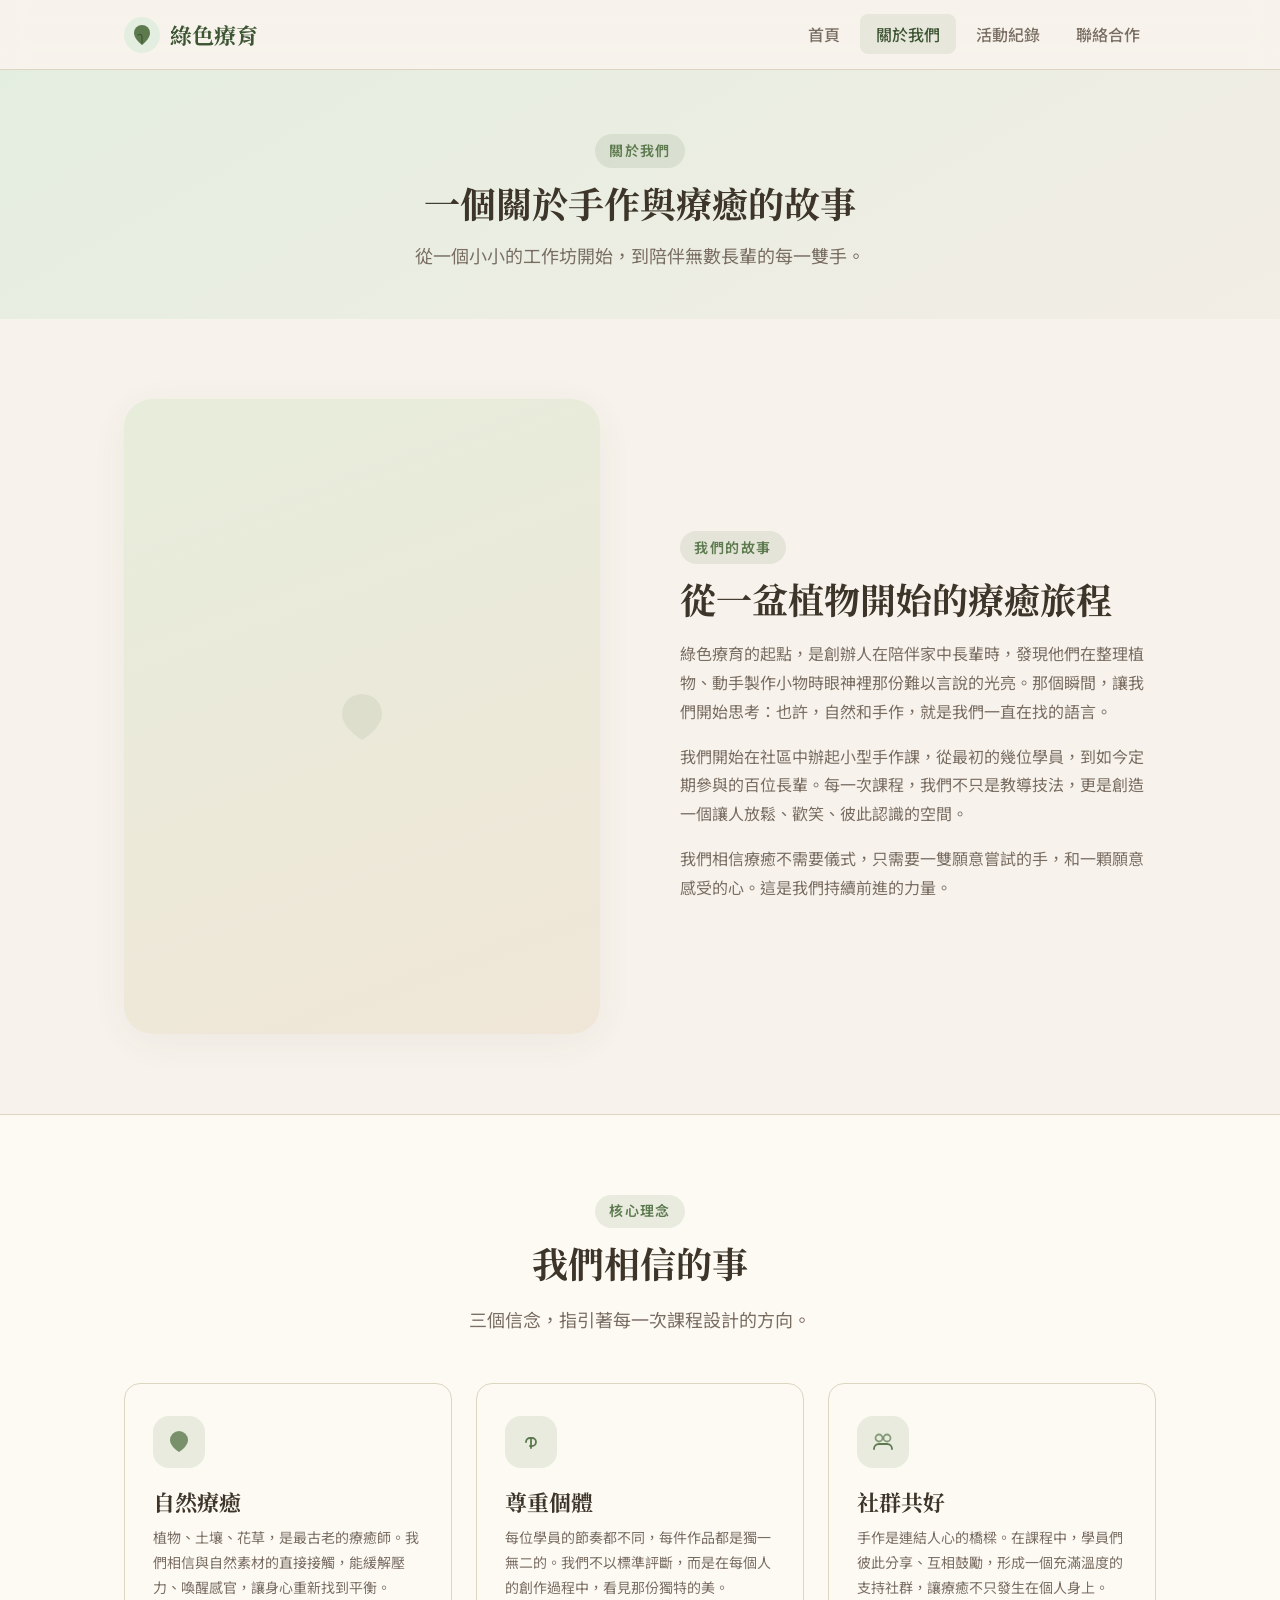
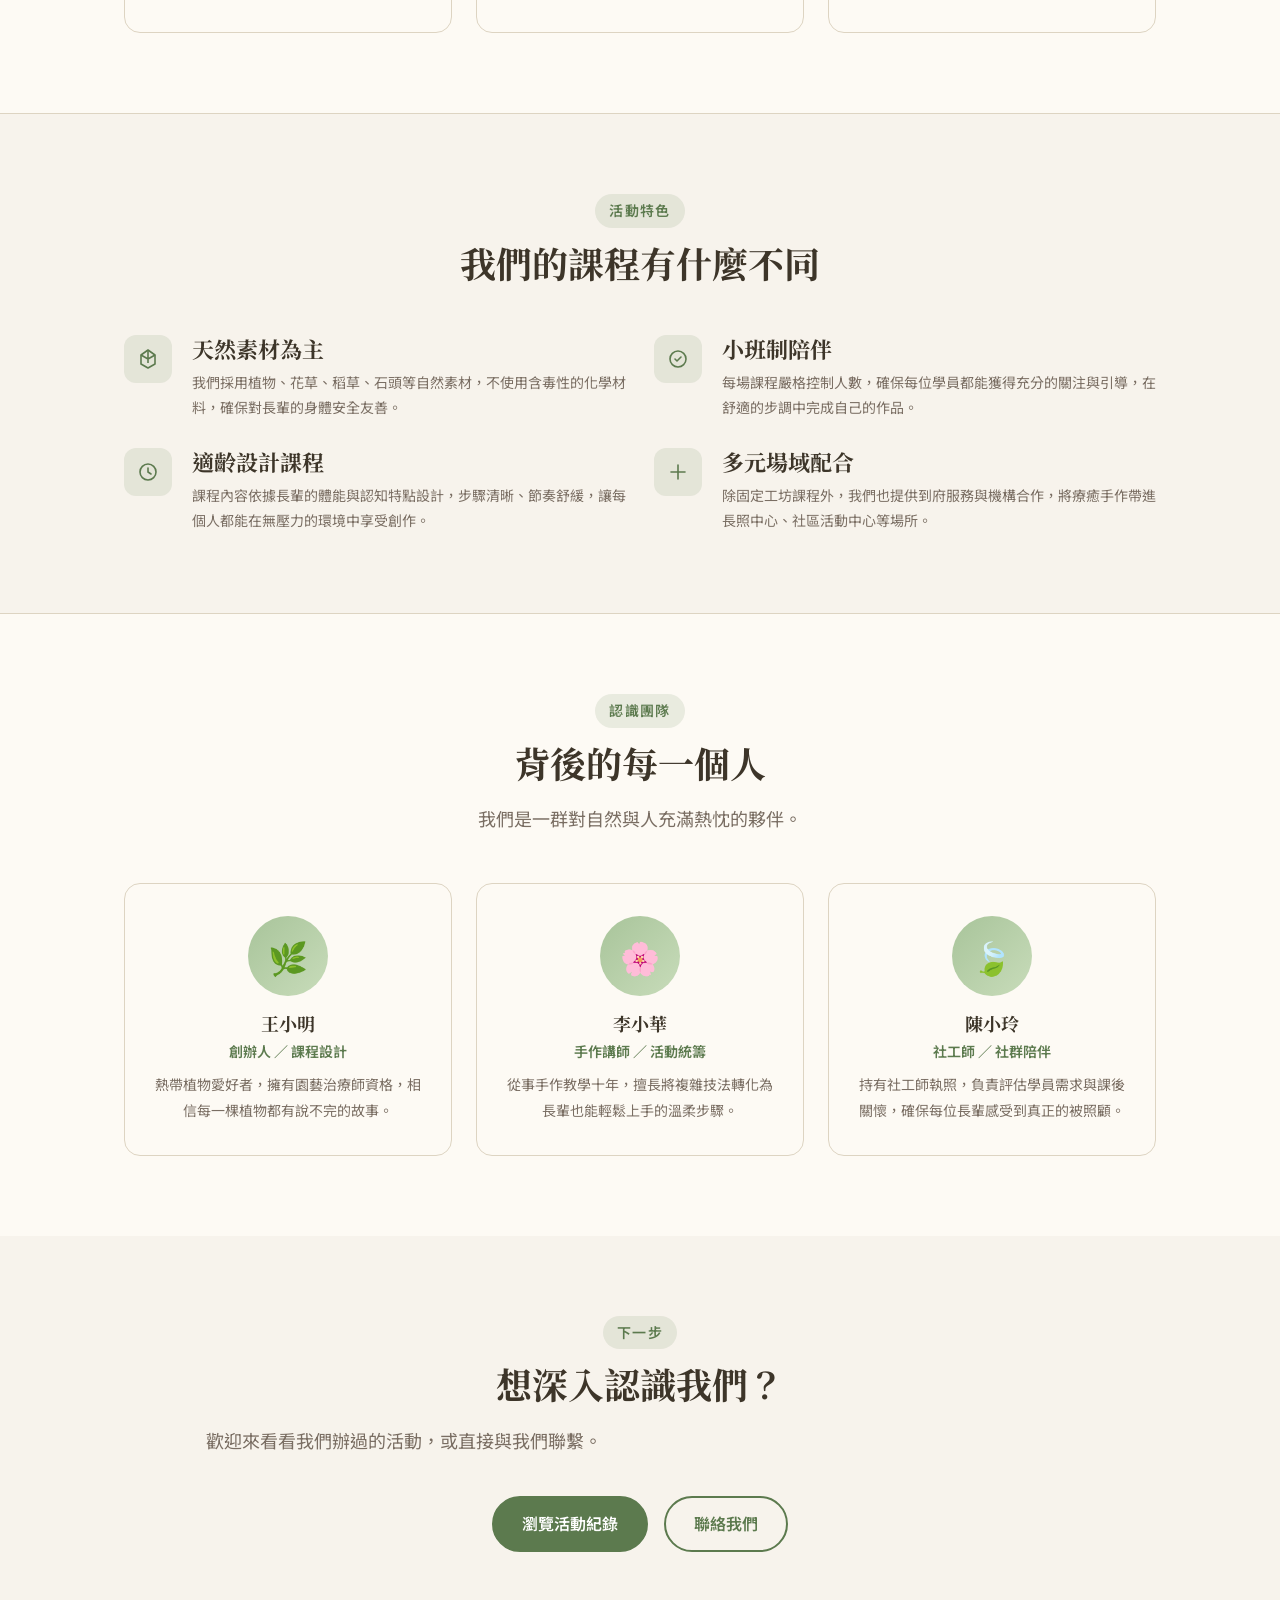
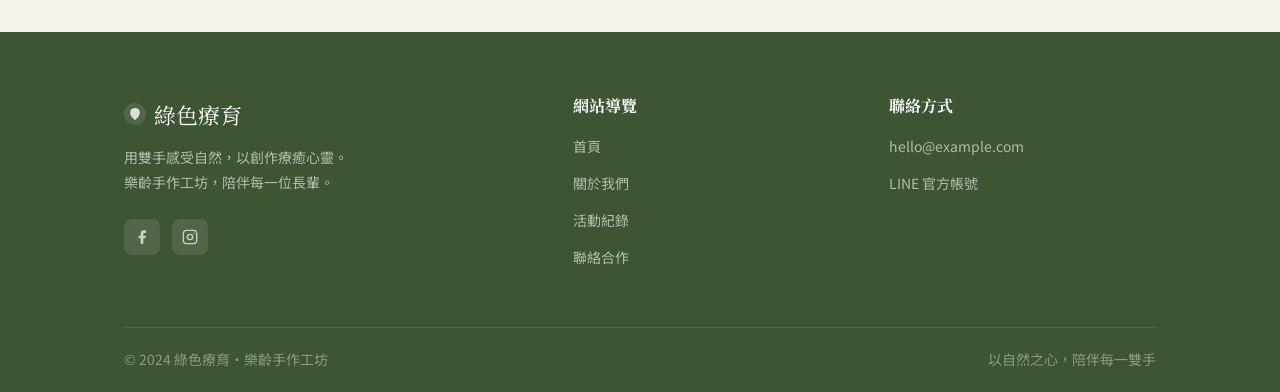
==== about.html @ 56bfa9ad "初始版本：綠色療育形象網站" ====
<!DOCTYPE html>
<html lang="zh-Hant">
<head>
  <meta charset="UTF-8" />
  <meta name="viewport" content="width=device-width, initial-scale=1.0" />
  <title>關於我們 · 綠色療育</title>
  <meta name="description" content="了解綠色療育的故事、核心理念與團隊成員，我們如何以手作連結自然與人。" />
  <link rel="preconnect" href="https://fonts.googleapis.com" />
  <link rel="preconnect" href="https://fonts.gstatic.com" crossorigin />
  <link href="https://fonts.googleapis.com/css2?family=Noto+Sans+TC:wght@400;500;600&family=Noto+Serif+TC:wght@400;700&display=swap" rel="stylesheet" />
  <link rel="stylesheet" href="css/style.css" />
</head>
<body>

  <!-- ====== NAVBAR ====== -->
  <header class="navbar">
    <div class="container">
      <nav class="navbar-inner">
        <a href="index.html" class="navbar-brand">
          <svg class="navbar-brand-icon" viewBox="0 0 36 36" fill="none">
            <circle cx="18" cy="18" r="18" fill="#E4EEE0"/>
            <path d="M18 28C18 28 10 22 10 16a8 8 0 0 1 8-8 8 8 0 0 1 8 8c0 6-8 12-8 12z" fill="#5C7A4E"/>
            <path d="M18 20v6M14 18c2-1 4-1 4 2" stroke="#3E5534" stroke-width="1.2" stroke-linecap="round"/>
          </svg>
          綠色療育
        </a>
        <ul class="navbar-links">
          <li><a href="index.html">首頁</a></li>
          <li><a href="about.html">關於我們</a></li>
          <li><a href="activities.html">活動紀錄</a></li>
          <li><a href="contact.html">聯絡合作</a></li>
        </ul>
        <button class="hamburger" id="hamburger" aria-label="開啟選單" aria-expanded="false">
          <span></span><span></span><span></span>
        </button>
      </nav>
      <nav class="mobile-nav" id="mobileNav">
        <a href="index.html">首頁</a>
        <a href="about.html">關於我們</a>
        <a href="activities.html">活動紀錄</a>
        <a href="contact.html">聯絡合作</a>
      </nav>
    </div>
  </header>

  <main>

    <!-- ====== PAGE HERO ====== -->
    <section class="page-hero">
      <div class="container">
        <span class="section-label">關於我們</span>
        <h1>一個關於手作與療癒的故事</h1>
        <p>從一個小小的工作坊開始，到陪伴無數長輩的每一雙手。</p>
      </div>
    </section>

    <!-- ====== STORY ====== -->
    <section class="section">
      <div class="container">
        <div class="about-story">
          <div class="about-image">
            <!-- 請替換為實際照片 -->
            <!-- <img src="images/about-story.jpg" alt="工坊故事" /> -->
            <svg width="72" height="72" viewBox="0 0 72 72" fill="none">
              <path d="M36 60C36 60 16 48 16 34a20 20 0 0 1 20-20 20 20 0 0 1 20 20c0 14-20 26-20 26z" fill="currentColor" opacity="0.25"/>
            </svg>
          </div>
          <div>
            <span class="section-label">我們的故事</span>
            <h2 class="section-title">從一盆植物開始的療癒旅程</h2>
            <p style="margin-bottom:1rem;">
              綠色療育的起點，是創辦人在陪伴家中長輩時，發現他們在整理植物、動手製作小物時眼神裡那份難以言說的光亮。那個瞬間，讓我們開始思考：也許，自然和手作，就是我們一直在找的語言。
            </p>
            <p style="margin-bottom:1rem;">
              我們開始在社區中辦起小型手作課，從最初的幾位學員，到如今定期參與的百位長輩。每一次課程，我們不只是教導技法，更是創造一個讓人放鬆、歡笑、彼此認識的空間。
            </p>
            <p>
              我們相信療癒不需要儀式，只需要一雙願意嘗試的手，和一顆願意感受的心。這是我們持續前進的力量。
            </p>
          </div>
        </div>
      </div>
    </section>

    <div class="divider"></div>

    <!-- ====== MISSION ====== -->
    <section class="section" style="background-color:var(--clr-surface);">
      <div class="container">
        <div class="text-center" style="margin-bottom:3rem;">
          <span class="section-label">核心理念</span>
          <h2 class="section-title">我們相信的事</h2>
          <p class="section-desc">三個信念，指引著每一次課程設計的方向。</p>
        </div>
        <div class="values-grid">
          <div class="value-card">
            <div class="value-icon">
              <svg width="26" height="26" viewBox="0 0 26 26" fill="none">
                <path d="M13 23C13 23 4 17.5 4 11a9 9 0 0 1 9-9 9 9 0 0 1 9 9c0 6.5-9 12-9 12z" fill="currentColor" opacity="0.8"/>
              </svg>
            </div>
            <h4>自然療癒</h4>
            <p>植物、土壤、花草，是最古老的療癒師。我們相信與自然素材的直接接觸，能緩解壓力、喚醒感官，讓身心重新找到平衡。</p>
          </div>
          <div class="value-card">
            <div class="value-icon">
              <svg width="26" height="26" viewBox="0 0 26 26" fill="none">
                <path d="M8 13c0-2.2 1.8-4 4-4h2a4 4 0 0 1 0 8h-2" stroke="currentColor" stroke-width="1.8" stroke-linecap="round"/>
                <path d="M13 9v10" stroke="currentColor" stroke-width="1.8" stroke-linecap="round"/>
              </svg>
            </div>
            <h4>尊重個體</h4>
            <p>每位學員的節奏都不同，每件作品都是獨一無二的。我們不以標準評斷，而是在每個人的創作過程中，看見那份獨特的美。</p>
          </div>
          <div class="value-card">
            <div class="value-icon">
              <svg width="26" height="26" viewBox="0 0 26 26" fill="none">
                <circle cx="9" cy="9" r="3.5" stroke="currentColor" stroke-width="1.8" opacity="0.7"/>
                <circle cx="17" cy="9" r="3.5" stroke="currentColor" stroke-width="1.8" opacity="0.7"/>
                <path d="M4 20c0-3 2.2-5 5-5h8c2.8 0 5 2 5 5" stroke="currentColor" stroke-width="1.8" stroke-linecap="round"/>
              </svg>
            </div>
            <h4>社群共好</h4>
            <p>手作是連結人心的橋樑。在課程中，學員們彼此分享、互相鼓勵，形成一個充滿溫度的支持社群，讓療癒不只發生在個人身上。</p>
          </div>
        </div>
      </div>
    </section>

    <div class="divider"></div>

    <!-- ====== FEATURES ====== -->
    <section class="section">
      <div class="container">
        <div class="text-center" style="margin-bottom:3rem;">
          <span class="section-label">活動特色</span>
          <h2 class="section-title">我們的課程有什麼不同</h2>
        </div>
        <div class="grid-2">
          <div style="display:flex; gap:1.25rem; align-items:flex-start;">
            <div style="width:48px; height:48px; background:rgba(92,122,78,0.12); border-radius:12px; display:flex; align-items:center; justify-content:center; flex-shrink:0; color:var(--clr-primary);">
              <svg width="22" height="22" viewBox="0 0 22 22" fill="none"><path d="M11 2L4 7v9l7 4 7-4V7L11 2z" stroke="currentColor" stroke-width="1.6" stroke-linejoin="round"/><path d="M11 2v13M4 7l7 4 7-4" stroke="currentColor" stroke-width="1.6" stroke-linejoin="round"/></svg>
            </div>
            <div>
              <h4 style="margin-bottom:0.4rem;">天然素材為主</h4>
              <p style="font-size:var(--fs-sm);">我們採用植物、花草、稻草、石頭等自然素材，不使用含毒性的化學材料，確保對長輩的身體安全友善。</p>
            </div>
          </div>
          <div style="display:flex; gap:1.25rem; align-items:flex-start;">
            <div style="width:48px; height:48px; background:rgba(92,122,78,0.12); border-radius:12px; display:flex; align-items:center; justify-content:center; flex-shrink:0; color:var(--clr-primary);">
              <svg width="22" height="22" viewBox="0 0 22 22" fill="none"><circle cx="11" cy="11" r="8" stroke="currentColor" stroke-width="1.6"/><path d="M8 11l2 2 4-4" stroke="currentColor" stroke-width="1.6" stroke-linecap="round" stroke-linejoin="round"/></svg>
            </div>
            <div>
              <h4 style="margin-bottom:0.4rem;">小班制陪伴</h4>
              <p style="font-size:var(--fs-sm);">每場課程嚴格控制人數，確保每位學員都能獲得充分的關注與引導，在舒適的步調中完成自己的作品。</p>
            </div>
          </div>
          <div style="display:flex; gap:1.25rem; align-items:flex-start;">
            <div style="width:48px; height:48px; background:rgba(92,122,78,0.12); border-radius:12px; display:flex; align-items:center; justify-content:center; flex-shrink:0; color:var(--clr-primary);">
              <svg width="22" height="22" viewBox="0 0 22 22" fill="none"><path d="M11 3a8 8 0 1 0 0 16A8 8 0 0 0 11 3z" stroke="currentColor" stroke-width="1.6"/><path d="M11 7v4l3 2" stroke="currentColor" stroke-width="1.6" stroke-linecap="round"/></svg>
            </div>
            <div>
              <h4 style="margin-bottom:0.4rem;">適齡設計課程</h4>
              <p style="font-size:var(--fs-sm);">課程內容依據長輩的體能與認知特點設計，步驟清晰、節奏舒緩，讓每個人都能在無壓力的環境中享受創作。</p>
            </div>
          </div>
          <div style="display:flex; gap:1.25rem; align-items:flex-start;">
            <div style="width:48px; height:48px; background:rgba(92,122,78,0.12); border-radius:12px; display:flex; align-items:center; justify-content:center; flex-shrink:0; color:var(--clr-primary);">
              <svg width="22" height="22" viewBox="0 0 22 22" fill="none"><path d="M4 11h14M11 4v14" stroke="currentColor" stroke-width="1.6" stroke-linecap="round"/></svg>
            </div>
            <div>
              <h4 style="margin-bottom:0.4rem;">多元場域配合</h4>
              <p style="font-size:var(--fs-sm);">除固定工坊課程外，我們也提供到府服務與機構合作，將療癒手作帶進長照中心、社區活動中心等場所。</p>
            </div>
          </div>
        </div>
      </div>
    </section>

    <div class="divider"></div>

    <!-- ====== TEAM ====== -->
    <section class="section" style="background-color:var(--clr-surface);">
      <div class="container">
        <div class="text-center" style="margin-bottom:3rem;">
          <span class="section-label">認識團隊</span>
          <h2 class="section-title">背後的每一個人</h2>
          <p class="section-desc">我們是一群對自然與人充滿熱忱的夥伴。</p>
        </div>
        <div class="team-grid">

          <div class="team-card">
            <div class="team-avatar">
              <!-- <img src="images/team-01.jpg" alt="創辦人" /> -->
              🌿
            </div>
            <h4>王小明</h4>
            <p class="role">創辦人 ／ 課程設計</p>
            <p>熱帶植物愛好者，擁有園藝治療師資格，相信每一棵植物都有說不完的故事。</p>
          </div>

          <div class="team-card">
            <div class="team-avatar">
              <!-- <img src="images/team-02.jpg" alt="手作講師" /> -->
              🌸
            </div>
            <h4>李小華</h4>
            <p class="role">手作講師 ／ 活動統籌</p>
            <p>從事手作教學十年，擅長將複雜技法轉化為長輩也能輕鬆上手的溫柔步驟。</p>
          </div>

          <div class="team-card">
            <div class="team-avatar">
              <!-- <img src="images/team-03.jpg" alt="社工師" /> -->
              🍃
            </div>
            <h4>陳小玲</h4>
            <p class="role">社工師 ／ 社群陪伴</p>
            <p>持有社工師執照，負責評估學員需求與課後關懷，確保每位長輩感受到真正的被照顧。</p>
          </div>

        </div>
      </div>
    </section>

    <!-- ====== CTA ====== -->
    <section class="section" style="text-align:center;">
      <div class="container">
        <span class="section-label">下一步</span>
        <h2 class="section-title">想深入認識我們？</h2>
        <p class="section-desc">歡迎來看看我們辦過的活動，或直接與我們聯繫。</p>
        <div style="display:flex; gap:1rem; justify-content:center; flex-wrap:wrap;">
          <a href="activities.html" class="btn btn-primary">瀏覽活動紀錄</a>
          <a href="contact.html" class="btn btn-outline">聯絡我們</a>
        </div>
      </div>
    </section>

  </main>

  <!-- ====== FOOTER ====== -->
  <footer>
    <div class="container">
      <div class="footer-main">
        <div>
          <div class="footer-brand-name">
            <svg width="22" height="22" viewBox="0 0 36 36" fill="none">
              <circle cx="18" cy="18" r="18" fill="rgba(255,255,255,0.1)"/>
              <path d="M18 28C18 28 10 22 10 16a8 8 0 0 1 8-8 8 8 0 0 1 8 8c0 6-8 12-8 12z" fill="rgba(255,255,255,0.8)"/>
            </svg>
            綠色療育
          </div>
          <p class="footer-desc">用雙手感受自然，以創作療癒心靈。<br>樂齡手作工坊，陪伴每一位長輩。</p>
          <div class="footer-social">
            <a href="#" aria-label="Facebook">
              <svg width="16" height="16" viewBox="0 0 24 24" fill="currentColor"><path d="M18 2h-3a5 5 0 0 0-5 5v3H7v4h3v8h4v-8h3l1-4h-4V7a1 1 0 0 1 1-1h3z"/></svg>
            </a>
            <a href="#" aria-label="Instagram">
              <svg width="16" height="16" viewBox="0 0 24 24" fill="none" stroke="currentColor" stroke-width="2"><rect x="2" y="2" width="20" height="20" rx="5"/><circle cx="12" cy="12" r="4"/><circle cx="17.5" cy="6.5" r="1" fill="currentColor" stroke="none"/></svg>
            </a>
          </div>
        </div>
        <div class="footer-col">
          <h4>網站導覽</h4>
          <ul>
            <li><a href="index.html">首頁</a></li>
            <li><a href="about.html">關於我們</a></li>
            <li><a href="activities.html">活動紀錄</a></li>
            <li><a href="contact.html">聯絡合作</a></li>
          </ul>
        </div>
        <div class="footer-col">
          <h4>聯絡方式</h4>
          <ul>
            <li><a href="mailto:hello@example.com">hello@example.com</a></li>
            <li><a href="#">LINE 官方帳號</a></li>
          </ul>
        </div>
      </div>
      <div class="footer-bottom">
        <span>© 2024 綠色療育・樂齡手作工坊</span>
        <span>以自然之心，陪伴每一雙手</span>
      </div>
    </div>
  </footer>

  <script src="js/main.js"></script>
</body>
</html>
---- css/style.css ----
/* ============================================
   綠色療育 · 樂齡手作工坊
   主樣式表
   ============================================ */

/* --- CSS Variables --- */
:root {
  --clr-bg:         #F7F3EC;
  --clr-surface:    #FDFAF4;
  --clr-primary:    #5C7A4E;
  --clr-primary-dk: #3E5534;
  --clr-primary-lt: #A8C49A;
  --clr-accent:     #C4956A;
  --clr-accent-lt:  #F0E0CC;
  --clr-text:       #3D3529;
  --clr-muted:      #7A6E63;
  --clr-border:     #DDD4C2;
  --clr-white:      #FFFFFF;

  --ff-heading: 'Noto Serif TC', 'Georgia', serif;
  --ff-body:    'Noto Sans TC', 'Arial', sans-serif;

  --fs-xs:   0.75rem;
  --fs-sm:   0.875rem;
  --fs-base: 1rem;
  --fs-lg:   1.125rem;
  --fs-xl:   1.375rem;
  --fs-2xl:  1.75rem;
  --fs-3xl:  2.25rem;
  --fs-4xl:  3rem;

  --radius-sm: 8px;
  --radius:    16px;
  --radius-lg: 28px;

  --shadow-sm: 0 1px 6px rgba(61,53,41,0.07);
  --shadow:    0 4px 20px rgba(61,53,41,0.10);
  --shadow-lg: 0 8px 40px rgba(61,53,41,0.13);

  --transition: 0.25s ease;
  --max-width: 1080px;
}

/* --- Reset & Base --- */
*, *::before, *::after {
  box-sizing: border-box;
  margin: 0;
  padding: 0;
}

html {
  scroll-behavior: smooth;
  font-size: 16px;
}

body {
  font-family: var(--ff-body);
  background-color: var(--clr-bg);
  color: var(--clr-text);
  line-height: 1.7;
  min-height: 100vh;
  display: flex;
  flex-direction: column;
}

img {
  display: block;
  max-width: 100%;
  height: auto;
}

a {
  color: inherit;
  text-decoration: none;
}

ul {
  list-style: none;
}

/* --- Typography --- */
h1, h2, h3, h4 {
  font-family: var(--ff-heading);
  font-weight: 700;
  line-height: 1.3;
  color: var(--clr-text);
}

h1 { font-size: var(--fs-4xl); }
h2 { font-size: var(--fs-3xl); }
h3 { font-size: var(--fs-2xl); }
h4 { font-size: var(--fs-xl); }

p {
  color: var(--clr-muted);
  line-height: 1.8;
}

/* --- Layout --- */
.container {
  width: 100%;
  max-width: var(--max-width);
  margin: 0 auto;
  padding: 0 1.5rem;
}

.section {
  padding: 5rem 0;
}

.section-sm {
  padding: 3rem 0;
}

/* --- Buttons --- */
.btn {
  display: inline-block;
  padding: 0.75rem 1.75rem;
  border-radius: 50px;
  font-family: var(--ff-body);
  font-size: var(--fs-base);
  font-weight: 600;
  cursor: pointer;
  transition: var(--transition);
  border: 2px solid transparent;
}

.btn-primary {
  background-color: var(--clr-primary);
  color: var(--clr-white);
  border-color: var(--clr-primary);
}

.btn-primary:hover {
  background-color: var(--clr-primary-dk);
  border-color: var(--clr-primary-dk);
  transform: translateY(-2px);
  box-shadow: var(--shadow);
}

.btn-outline {
  background-color: transparent;
  color: var(--clr-primary);
  border-color: var(--clr-primary);
}

.btn-outline:hover {
  background-color: var(--clr-primary);
  color: var(--clr-white);
  transform: translateY(-2px);
}

/* --- Section Labels --- */
.section-label {
  display: inline-block;
  font-size: var(--fs-sm);
  font-weight: 600;
  color: var(--clr-primary);
  letter-spacing: 0.1em;
  text-transform: uppercase;
  margin-bottom: 0.75rem;
  padding: 0.3rem 0.9rem;
  background-color: rgba(92,122,78,0.12);
  border-radius: 50px;
}

.section-title {
  font-size: var(--fs-3xl);
  color: var(--clr-text);
  margin-bottom: 1rem;
}

.section-desc {
  font-size: var(--fs-lg);
  color: var(--clr-muted);
  max-width: 560px;
  margin-bottom: 2.5rem;
}

.text-center { text-align: center; }
.text-center .section-desc { margin-left: auto; margin-right: auto; }

/* ============================================
   NAVIGATION
   ============================================ */
.navbar {
  position: sticky;
  top: 0;
  z-index: 100;
  background-color: rgba(247,243,236,0.92);
  backdrop-filter: blur(12px);
  -webkit-backdrop-filter: blur(12px);
  border-bottom: 1px solid var(--clr-border);
  padding: 1rem 0;
}

.navbar-inner {
  display: flex;
  align-items: center;
  justify-content: space-between;
}

.navbar-brand {
  display: flex;
  align-items: center;
  gap: 0.6rem;
  font-family: var(--ff-heading);
  font-size: var(--fs-xl);
  font-weight: 700;
  color: var(--clr-primary-dk);
  transition: var(--transition);
}

.navbar-brand:hover {
  color: var(--clr-primary);
}

.navbar-brand-icon {
  width: 36px;
  height: 36px;
}

.navbar-links {
  display: flex;
  gap: 0.25rem;
  align-items: center;
}

.navbar-links a {
  font-size: var(--fs-base);
  color: var(--clr-muted);
  padding: 0.5rem 1rem;
  border-radius: var(--radius-sm);
  transition: var(--transition);
  font-weight: 500;
}

.navbar-links a:hover,
.navbar-links a.active {
  color: var(--clr-primary-dk);
  background-color: rgba(92,122,78,0.1);
}

/* Hamburger */
.hamburger {
  display: none;
  flex-direction: column;
  gap: 5px;
  cursor: pointer;
  padding: 0.5rem;
  border: none;
  background: none;
}

.hamburger span {
  display: block;
  width: 24px;
  height: 2px;
  background-color: var(--clr-text);
  border-radius: 2px;
  transition: var(--transition);
}

/* Mobile nav */
.mobile-nav {
  display: none;
  flex-direction: column;
  padding: 1rem 0;
  border-top: 1px solid var(--clr-border);
  margin-top: 1rem;
}

.mobile-nav.open {
  display: flex;
}

.mobile-nav a {
  padding: 0.75rem 0;
  font-size: var(--fs-lg);
  color: var(--clr-muted);
  border-bottom: 1px solid var(--clr-border);
  transition: var(--transition);
}

.mobile-nav a:hover,
.mobile-nav a.active {
  color: var(--clr-primary);
}

/* ============================================
   HERO
   ============================================ */
.hero {
  background: linear-gradient(150deg, #E4EEE0 0%, #F2EDE5 45%, #EDE7DA 100%);
  padding: 6rem 0 5rem;
  position: relative;
  overflow: hidden;
}

.hero::before {
  content: '';
  position: absolute;
  top: -60px;
  right: -60px;
  width: 360px;
  height: 360px;
  background: radial-gradient(circle, rgba(92,122,78,0.12) 0%, transparent 70%);
  border-radius: 50%;
  pointer-events: none;
}

.hero::after {
  content: '';
  position: absolute;
  bottom: -80px;
  left: -40px;
  width: 280px;
  height: 280px;
  background: radial-gradient(circle, rgba(196,149,106,0.10) 0%, transparent 70%);
  border-radius: 50%;
  pointer-events: none;
}

.hero-inner {
  position: relative;
  z-index: 1;
  display: grid;
  grid-template-columns: 1fr 1fr;
  gap: 4rem;
  align-items: center;
}

.hero-eyebrow {
  display: inline-block;
  font-size: var(--fs-sm);
  font-weight: 600;
  color: var(--clr-primary);
  letter-spacing: 0.12em;
  margin-bottom: 1rem;
  padding: 0.35rem 1rem;
  background-color: rgba(92,122,78,0.12);
  border-radius: 50px;
}

.hero h1 {
  font-size: clamp(2rem, 5vw, 3rem);
  color: var(--clr-text);
  margin-bottom: 1.25rem;
  line-height: 1.25;
}

.hero h1 em {
  font-style: normal;
  color: var(--clr-primary);
}

.hero-desc {
  font-size: var(--fs-lg);
  color: var(--clr-muted);
  margin-bottom: 2rem;
  max-width: 460px;
}

.hero-actions {
  display: flex;
  gap: 1rem;
  flex-wrap: wrap;
}

/* Hero visual */
.hero-visual {
  display: flex;
  justify-content: center;
  align-items: center;
}

.hero-illustration {
  width: 100%;
  max-width: 400px;
  aspect-ratio: 1;
  background: linear-gradient(135deg, #D4E6C8 0%, #E8F0E0 50%, #C8DCBA 100%);
  border-radius: var(--radius-lg);
  display: flex;
  align-items: center;
  justify-content: center;
  box-shadow: var(--shadow-lg);
  overflow: hidden;
  position: relative;
}

.hero-illustration img {
  width: 100%;
  height: 100%;
  object-fit: cover;
}

.hero-illustration-placeholder {
  text-align: center;
  color: var(--clr-primary);
  opacity: 0.5;
}

.hero-illustration-placeholder svg {
  width: 80px;
  height: 80px;
  margin-bottom: 0.5rem;
}

.hero-illustration-placeholder p {
  font-size: var(--fs-sm);
  color: var(--clr-primary);
}

/* ============================================
   PAGE HERO (inner pages)
   ============================================ */
.page-hero {
  background: linear-gradient(150deg, #E4EEE0 0%, #F2EDE5 100%);
  padding: 4rem 0 3rem;
  text-align: center;
}

.page-hero h1 {
  font-size: var(--fs-3xl);
  margin-bottom: 0.75rem;
}

.page-hero p {
  font-size: var(--fs-lg);
  max-width: 500px;
  margin: 0 auto;
}

/* ============================================
   CARDS
   ============================================ */
.card {
  background-color: var(--clr-surface);
  border-radius: var(--radius);
  overflow: hidden;
  box-shadow: var(--shadow-sm);
  transition: var(--transition);
  border: 1px solid var(--clr-border);
}

.card:hover {
  transform: translateY(-4px);
  box-shadow: var(--shadow);
}

.card-image {
  width: 100%;
  aspect-ratio: 4/3;
  background: linear-gradient(135deg, #C8DCBA 0%, #D4E6C8 100%);
  overflow: hidden;
  position: relative;
}

.card-image img {
  width: 100%;
  height: 100%;
  object-fit: cover;
}

.card-image-placeholder {
  width: 100%;
  height: 100%;
  display: flex;
  align-items: center;
  justify-content: center;
  color: var(--clr-primary);
  opacity: 0.4;
}

.card-body {
  padding: 1.5rem;
}

.card-meta {
  display: flex;
  align-items: center;
  gap: 0.75rem;
  margin-bottom: 0.75rem;
  flex-wrap: wrap;
}

.card-date {
  font-size: var(--fs-sm);
  color: var(--clr-muted);
  display: flex;
  align-items: center;
  gap: 0.3rem;
}

.card-tag {
  font-size: var(--fs-xs);
  font-weight: 600;
  color: var(--clr-primary);
  background-color: rgba(92,122,78,0.12);
  padding: 0.2rem 0.6rem;
  border-radius: 50px;
}

.card h3 {
  font-size: var(--fs-xl);
  margin-bottom: 0.5rem;
  color: var(--clr-text);
}

.card p {
  font-size: var(--fs-sm);
  color: var(--clr-muted);
  margin-bottom: 1.25rem;
  display: -webkit-box;
  -webkit-line-clamp: 3;
  -webkit-box-orient: vertical;
  overflow: hidden;
}

.card-link {
  font-size: var(--fs-sm);
  font-weight: 600;
  color: var(--clr-primary);
  display: inline-flex;
  align-items: center;
  gap: 0.3rem;
  transition: var(--transition);
}

.card-link:hover {
  color: var(--clr-primary-dk);
  gap: 0.5rem;
}

/* --- Grid layouts --- */
.grid-3 {
  display: grid;
  grid-template-columns: repeat(3, 1fr);
  gap: 1.75rem;
}

.grid-2 {
  display: grid;
  grid-template-columns: repeat(2, 1fr);
  gap: 1.75rem;
}

/* ============================================
   HOME - INTRO SECTION
   ============================================ */
.intro-section {
  background-color: var(--clr-surface);
}

.intro-inner {
  display: grid;
  grid-template-columns: 1fr 1fr;
  gap: 5rem;
  align-items: center;
}

.intro-image {
  aspect-ratio: 4/3;
  background: linear-gradient(135deg, #D4E6C8 0%, #E8F0E0 100%);
  border-radius: var(--radius-lg);
  box-shadow: var(--shadow);
  overflow: hidden;
  display: flex;
  align-items: center;
  justify-content: center;
  color: var(--clr-primary);
  opacity: 0.5;
}

.intro-content .section-desc {
  max-width: 100%;
}

.intro-stats {
  display: flex;
  gap: 2rem;
  margin-top: 2rem;
  padding-top: 2rem;
  border-top: 1px solid var(--clr-border);
}

.stat-item {
  text-align: center;
}

.stat-number {
  font-family: var(--ff-heading);
  font-size: var(--fs-3xl);
  font-weight: 700;
  color: var(--clr-primary);
  line-height: 1;
  margin-bottom: 0.25rem;
}

.stat-label {
  font-size: var(--fs-sm);
  color: var(--clr-muted);
}

/* ============================================
   HOME - VALUES
   ============================================ */
.values-section {
  background-color: var(--clr-bg);
}

.values-grid {
  display: grid;
  grid-template-columns: repeat(3, 1fr);
  gap: 1.5rem;
  margin-top: 3rem;
}

.value-card {
  background-color: var(--clr-surface);
  border-radius: var(--radius);
  padding: 2rem 1.75rem;
  border: 1px solid var(--clr-border);
  transition: var(--transition);
}

.value-card:hover {
  box-shadow: var(--shadow);
  transform: translateY(-3px);
}

.value-icon {
  width: 52px;
  height: 52px;
  background-color: rgba(92,122,78,0.12);
  border-radius: var(--radius);
  display: flex;
  align-items: center;
  justify-content: center;
  margin-bottom: 1.25rem;
  color: var(--clr-primary);
}

.value-card h4 {
  font-size: var(--fs-xl);
  margin-bottom: 0.5rem;
}

.value-card p {
  font-size: var(--fs-sm);
}

/* ============================================
   ABOUT PAGE
   ============================================ */
.about-story {
  display: grid;
  grid-template-columns: 1fr 1fr;
  gap: 5rem;
  align-items: center;
}

.about-image {
  aspect-ratio: 3/4;
  background: linear-gradient(160deg, #D4E6C8, #E8D8C0);
  border-radius: var(--radius-lg);
  box-shadow: var(--shadow-lg);
  overflow: hidden;
  display: flex;
  align-items: center;
  justify-content: center;
  color: var(--clr-primary);
  opacity: 0.45;
}

.team-grid {
  display: grid;
  grid-template-columns: repeat(3, 1fr);
  gap: 1.5rem;
  margin-top: 3rem;
}

.team-card {
  text-align: center;
  background-color: var(--clr-surface);
  border-radius: var(--radius);
  padding: 2rem 1.5rem;
  border: 1px solid var(--clr-border);
}

.team-avatar {
  width: 80px;
  height: 80px;
  border-radius: 50%;
  background: linear-gradient(135deg, #A8C49A, #C8DCBA);
  margin: 0 auto 1rem;
  display: flex;
  align-items: center;
  justify-content: center;
  font-size: 2rem;
  overflow: hidden;
}

.team-avatar img {
  width: 100%;
  height: 100%;
  object-fit: cover;
}

.team-card h4 {
  font-size: var(--fs-lg);
  margin-bottom: 0.25rem;
}

.team-card .role {
  font-size: var(--fs-sm);
  color: var(--clr-primary);
  font-weight: 600;
  margin-bottom: 0.5rem;
}

.team-card p {
  font-size: var(--fs-sm);
}

/* ============================================
   ACTIVITIES PAGE
   ============================================ */
.activities-filter {
  display: flex;
  gap: 0.75rem;
  flex-wrap: wrap;
  margin-bottom: 2.5rem;
}

.filter-btn {
  padding: 0.4rem 1.1rem;
  border-radius: 50px;
  font-size: var(--fs-sm);
  font-weight: 600;
  border: 1.5px solid var(--clr-border);
  background: transparent;
  color: var(--clr-muted);
  cursor: pointer;
  transition: var(--transition);
  font-family: var(--ff-body);
}

.filter-btn:hover,
.filter-btn.active {
  border-color: var(--clr-primary);
  color: var(--clr-primary);
  background-color: rgba(92,122,78,0.08);
}

/* ============================================
   CONTACT PAGE
   ============================================ */
.contact-layout {
  display: grid;
  grid-template-columns: 1fr 1.5fr;
  gap: 4rem;
  align-items: start;
}

.contact-info h3 {
  font-size: var(--fs-2xl);
  margin-bottom: 1rem;
}

.contact-info > p {
  margin-bottom: 2rem;
}

.contact-item {
  display: flex;
  gap: 1rem;
  align-items: flex-start;
  margin-bottom: 1.5rem;
}

.contact-item-icon {
  width: 44px;
  height: 44px;
  background-color: rgba(92,122,78,0.12);
  border-radius: var(--radius-sm);
  display: flex;
  align-items: center;
  justify-content: center;
  color: var(--clr-primary);
  flex-shrink: 0;
}

.contact-item-body h4 {
  font-size: var(--fs-base);
  margin-bottom: 0.2rem;
}

.contact-item-body p {
  font-size: var(--fs-sm);
}

/* Form */
.form-card {
  background-color: var(--clr-surface);
  border-radius: var(--radius-lg);
  padding: 2.5rem;
  border: 1px solid var(--clr-border);
  box-shadow: var(--shadow);
}

.form-group {
  margin-bottom: 1.25rem;
}

.form-group label {
  display: block;
  font-size: var(--fs-sm);
  font-weight: 600;
  color: var(--clr-text);
  margin-bottom: 0.4rem;
}

.form-control {
  width: 100%;
  padding: 0.75rem 1rem;
  border: 1.5px solid var(--clr-border);
  border-radius: var(--radius-sm);
  background-color: var(--clr-bg);
  color: var(--clr-text);
  font-size: var(--fs-base);
  font-family: var(--ff-body);
  transition: var(--transition);
  outline: none;
}

.form-control:focus {
  border-color: var(--clr-primary);
  background-color: var(--clr-white);
  box-shadow: 0 0 0 3px rgba(92,122,78,0.12);
}

.form-control::placeholder {
  color: var(--clr-border);
}

textarea.form-control {
  min-height: 140px;
  resize: vertical;
}

select.form-control {
  appearance: none;
  background-image: url("data:image/svg+xml,%3Csvg xmlns='http://www.w3.org/2000/svg' width='12' height='8' viewBox='0 0 12 8'%3E%3Cpath d='M1 1l5 5 5-5' stroke='%237A6E63' stroke-width='1.5' fill='none' stroke-linecap='round'/%3E%3C/svg%3E");
  background-repeat: no-repeat;
  background-position: right 1rem center;
  padding-right: 2.5rem;
}

.form-row {
  display: grid;
  grid-template-columns: 1fr 1fr;
  gap: 1rem;
}

/* ============================================
   FOOTER
   ============================================ */
footer {
  background-color: var(--clr-primary-dk);
  color: rgba(255,255,255,0.85);
  margin-top: auto;
}

.footer-main {
  padding: 4rem 0 3rem;
  display: grid;
  grid-template-columns: 1.5fr 1fr 1fr;
  gap: 3rem;
}

.footer-brand-name {
  font-family: var(--ff-heading);
  font-size: var(--fs-xl);
  color: var(--clr-white);
  margin-bottom: 0.75rem;
  display: flex;
  align-items: center;
  gap: 0.5rem;
}

.footer-desc {
  font-size: var(--fs-sm);
  color: rgba(255,255,255,0.6);
  line-height: 1.8;
  margin-bottom: 1.5rem;
}

.footer-social {
  display: flex;
  gap: 0.75rem;
}

.footer-social a {
  width: 36px;
  height: 36px;
  border-radius: var(--radius-sm);
  background-color: rgba(255,255,255,0.1);
  display: flex;
  align-items: center;
  justify-content: center;
  color: rgba(255,255,255,0.7);
  transition: var(--transition);
}

.footer-social a:hover {
  background-color: rgba(255,255,255,0.2);
  color: var(--clr-white);
}

.footer-col h4 {
  font-size: var(--fs-base);
  color: var(--clr-white);
  margin-bottom: 1rem;
}

.footer-col ul li {
  margin-bottom: 0.6rem;
}

.footer-col ul li a {
  font-size: var(--fs-sm);
  color: rgba(255,255,255,0.6);
  transition: var(--transition);
}

.footer-col ul li a:hover {
  color: var(--clr-white);
}

.footer-bottom {
  border-top: 1px solid rgba(255,255,255,0.1);
  padding: 1.25rem 0;
  display: flex;
  justify-content: space-between;
  align-items: center;
  font-size: var(--fs-sm);
  color: rgba(255,255,255,0.4);
}

/* ============================================
   DIVIDER
   ============================================ */
.divider {
  height: 1px;
  background-color: var(--clr-border);
  margin: 0;
}

/* ============================================
   SCROLL ANIMATIONS
   ============================================ */
.fade-in {
  opacity: 0;
  transform: translateY(20px);
  transition: opacity 0.5s ease, transform 0.5s ease;
}

.fade-in.visible {
  opacity: 1;
  transform: translateY(0);
}

/* ============================================
   RESPONSIVE
   ============================================ */
@media (max-width: 900px) {
  h1 { font-size: var(--fs-3xl); }
  h2 { font-size: var(--fs-2xl); }

  .hero-inner {
    grid-template-columns: 1fr;
    gap: 2.5rem;
  }

  .hero-visual {
    order: -1;
  }

  .hero-illustration {
    max-width: 280px;
  }

  .intro-inner,
  .about-story,
  .contact-layout {
    grid-template-columns: 1fr;
    gap: 2.5rem;
  }

  .grid-3 {
    grid-template-columns: repeat(2, 1fr);
  }

  .values-grid {
    grid-template-columns: repeat(2, 1fr);
  }

  .team-grid {
    grid-template-columns: repeat(2, 1fr);
  }

  .footer-main {
    grid-template-columns: 1fr 1fr;
    gap: 2rem;
  }

  .footer-main > *:first-child {
    grid-column: 1 / -1;
  }
}

@media (max-width: 600px) {
  :root {
    --fs-4xl: 2.25rem;
    --fs-3xl: 1.75rem;
  }

  .section { padding: 3.5rem 0; }

  .navbar-links { display: none; }
  .hamburger { display: flex; }

  .grid-3,
  .values-grid,
  .team-grid {
    grid-template-columns: 1fr;
  }

  .grid-2 {
    grid-template-columns: 1fr;
  }

  .hero-actions {
    flex-direction: column;
  }

  .intro-stats {
    gap: 1.25rem;
  }

  .form-row {
    grid-template-columns: 1fr;
  }

  .footer-main {
    grid-template-columns: 1fr;
    gap: 2rem;
  }

  .footer-bottom {
    flex-direction: column;
    gap: 0.5rem;
    text-align: center;
  }
}
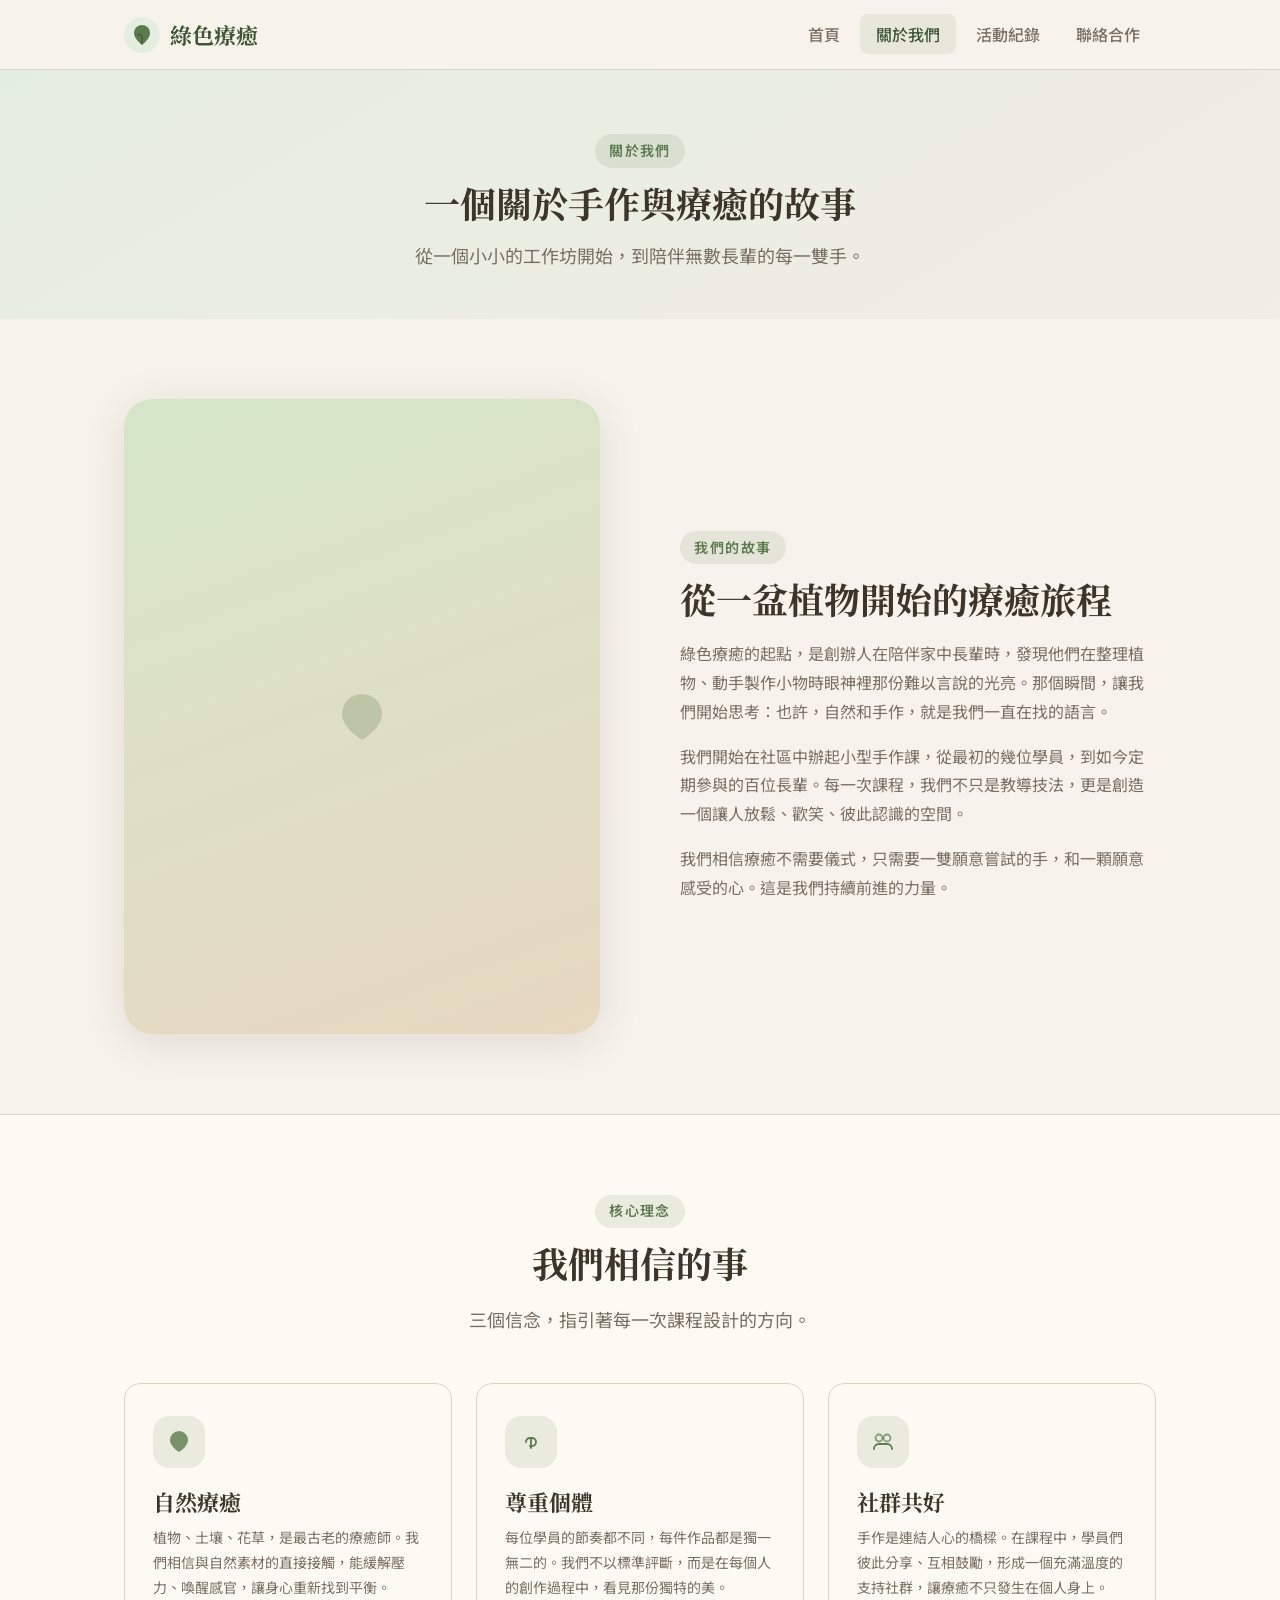
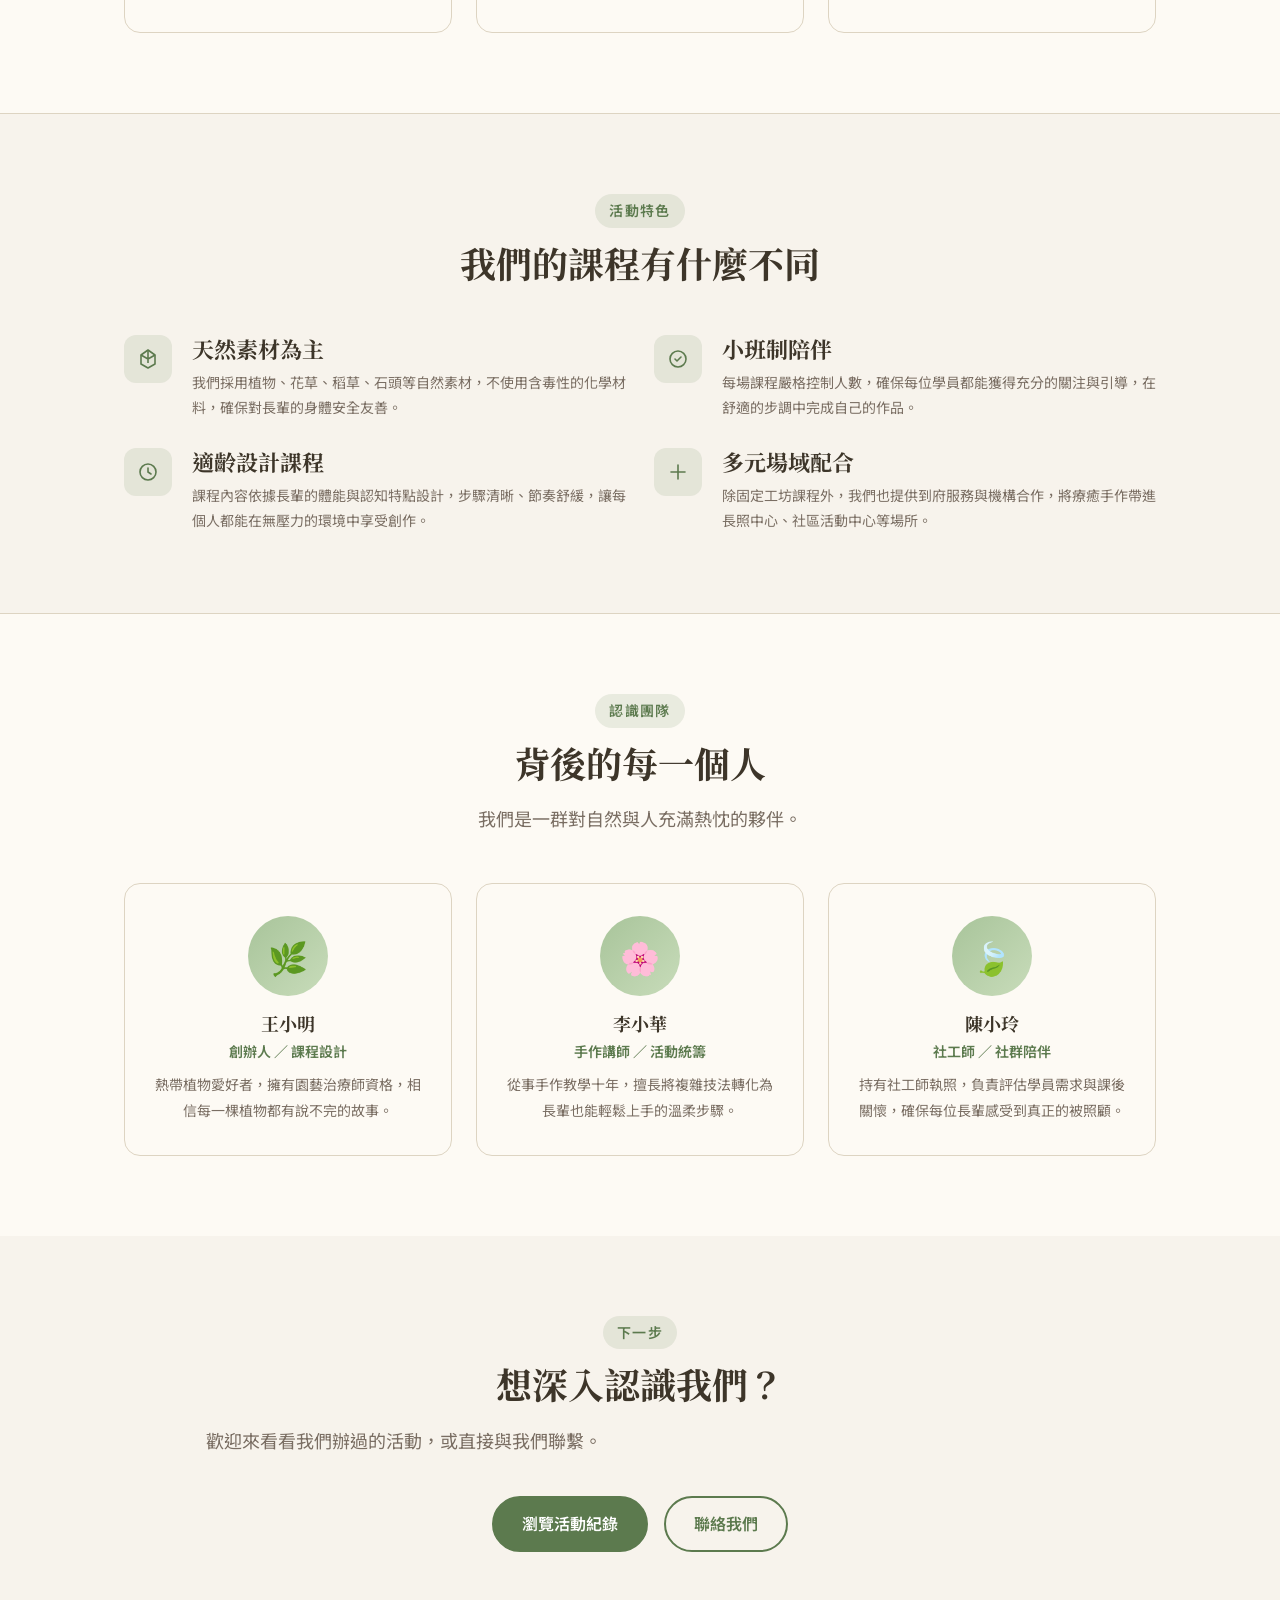
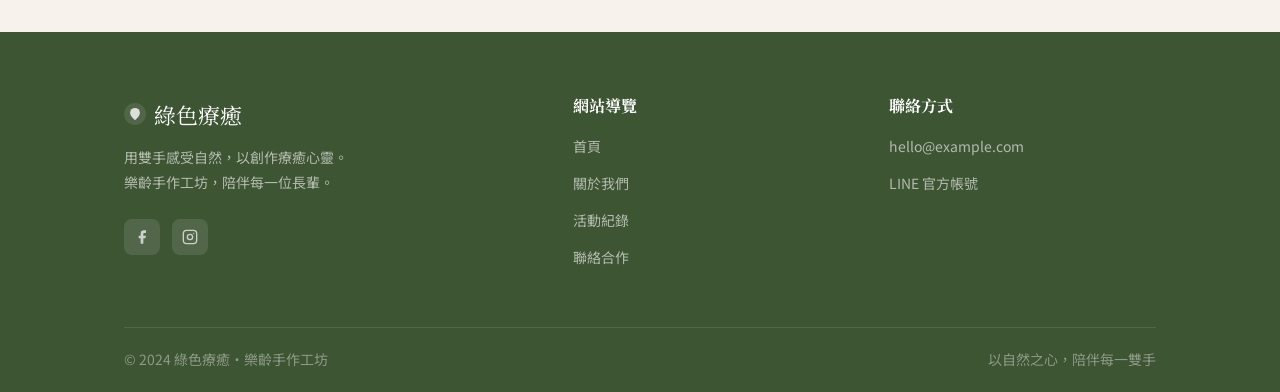
==== commit 79514fa3: "加入內容" ====
--- a/about.html
+++ b/about.html
@@ -3,8 +3,8 @@
 <head>
   <meta charset="UTF-8" />
   <meta name="viewport" content="width=device-width, initial-scale=1.0" />
-  <title>關於我們 · 綠色療育</title>
-  <meta name="description" content="了解綠色療育的故事、核心理念與團隊成員，我們如何以手作連結自然與人。" />
+  <title>關於我們 · 綠色療癒</title>
+  <meta name="description" content="了解綠色療癒的故事、核心理念與團隊成員，我們如何以手作連結自然與人。" />
   <link rel="preconnect" href="https://fonts.googleapis.com" />
   <link rel="preconnect" href="https://fonts.gstatic.com" crossorigin />
   <link href="https://fonts.googleapis.com/css2?family=Noto+Sans+TC:wght@400;500;600&family=Noto+Serif+TC:wght@400;700&display=swap" rel="stylesheet" />
@@ -22,7 +22,7 @@
             <path d="M18 28C18 28 10 22 10 16a8 8 0 0 1 8-8 8 8 0 0 1 8 8c0 6-8 12-8 12z" fill="#5C7A4E"/>
             <path d="M18 20v6M14 18c2-1 4-1 4 2" stroke="#3E5534" stroke-width="1.2" stroke-linecap="round"/>
           </svg>
-          綠色療育
+          綠色療癒
         </a>
         <ul class="navbar-links">
           <li><a href="index.html">首頁</a></li>
@@ -69,7 +69,7 @@
             <span class="section-label">我們的故事</span>
             <h2 class="section-title">從一盆植物開始的療癒旅程</h2>
             <p style="margin-bottom:1rem;">
-              綠色療育的起點，是創辦人在陪伴家中長輩時，發現他們在整理植物、動手製作小物時眼神裡那份難以言說的光亮。那個瞬間，讓我們開始思考：也許，自然和手作，就是我們一直在找的語言。
+              綠色療癒的起點，是創辦人在陪伴家中長輩時，發現他們在整理植物、動手製作小物時眼神裡那份難以言說的光亮。那個瞬間，讓我們開始思考：也許，自然和手作，就是我們一直在找的語言。
             </p>
             <p style="margin-bottom:1rem;">
               我們開始在社區中辦起小型手作課，從最初的幾位學員，到如今定期參與的百位長輩。每一次課程，我們不只是教導技法，更是創造一個讓人放鬆、歡笑、彼此認識的空間。
@@ -248,7 +248,7 @@
               <circle cx="18" cy="18" r="18" fill="rgba(255,255,255,0.1)"/>
               <path d="M18 28C18 28 10 22 10 16a8 8 0 0 1 8-8 8 8 0 0 1 8 8c0 6-8 12-8 12z" fill="rgba(255,255,255,0.8)"/>
             </svg>
-            綠色療育
+            綠色療癒
           </div>
           <p class="footer-desc">用雙手感受自然，以創作療癒心靈。<br>樂齡手作工坊，陪伴每一位長輩。</p>
           <div class="footer-social">
@@ -278,7 +278,7 @@
         </div>
       </div>
       <div class="footer-bottom">
-        <span>© 2024 綠色療育・樂齡手作工坊</span>
+        <span>© 2024 綠色療癒・樂齡手作工坊</span>
         <span>以自然之心，陪伴每一雙手</span>
       </div>
     </div>
--- a/css/style.css
+++ b/css/style.css
@@ -569,7 +569,6 @@
   align-items: center;
   justify-content: center;
   color: var(--clr-primary);
-  opacity: 0.5;
 }
 
 .intro-content .section-desc {
@@ -670,7 +669,6 @@
   align-items: center;
   justify-content: center;
   color: var(--clr-primary);
-  opacity: 0.45;
 }
 
 .team-grid {
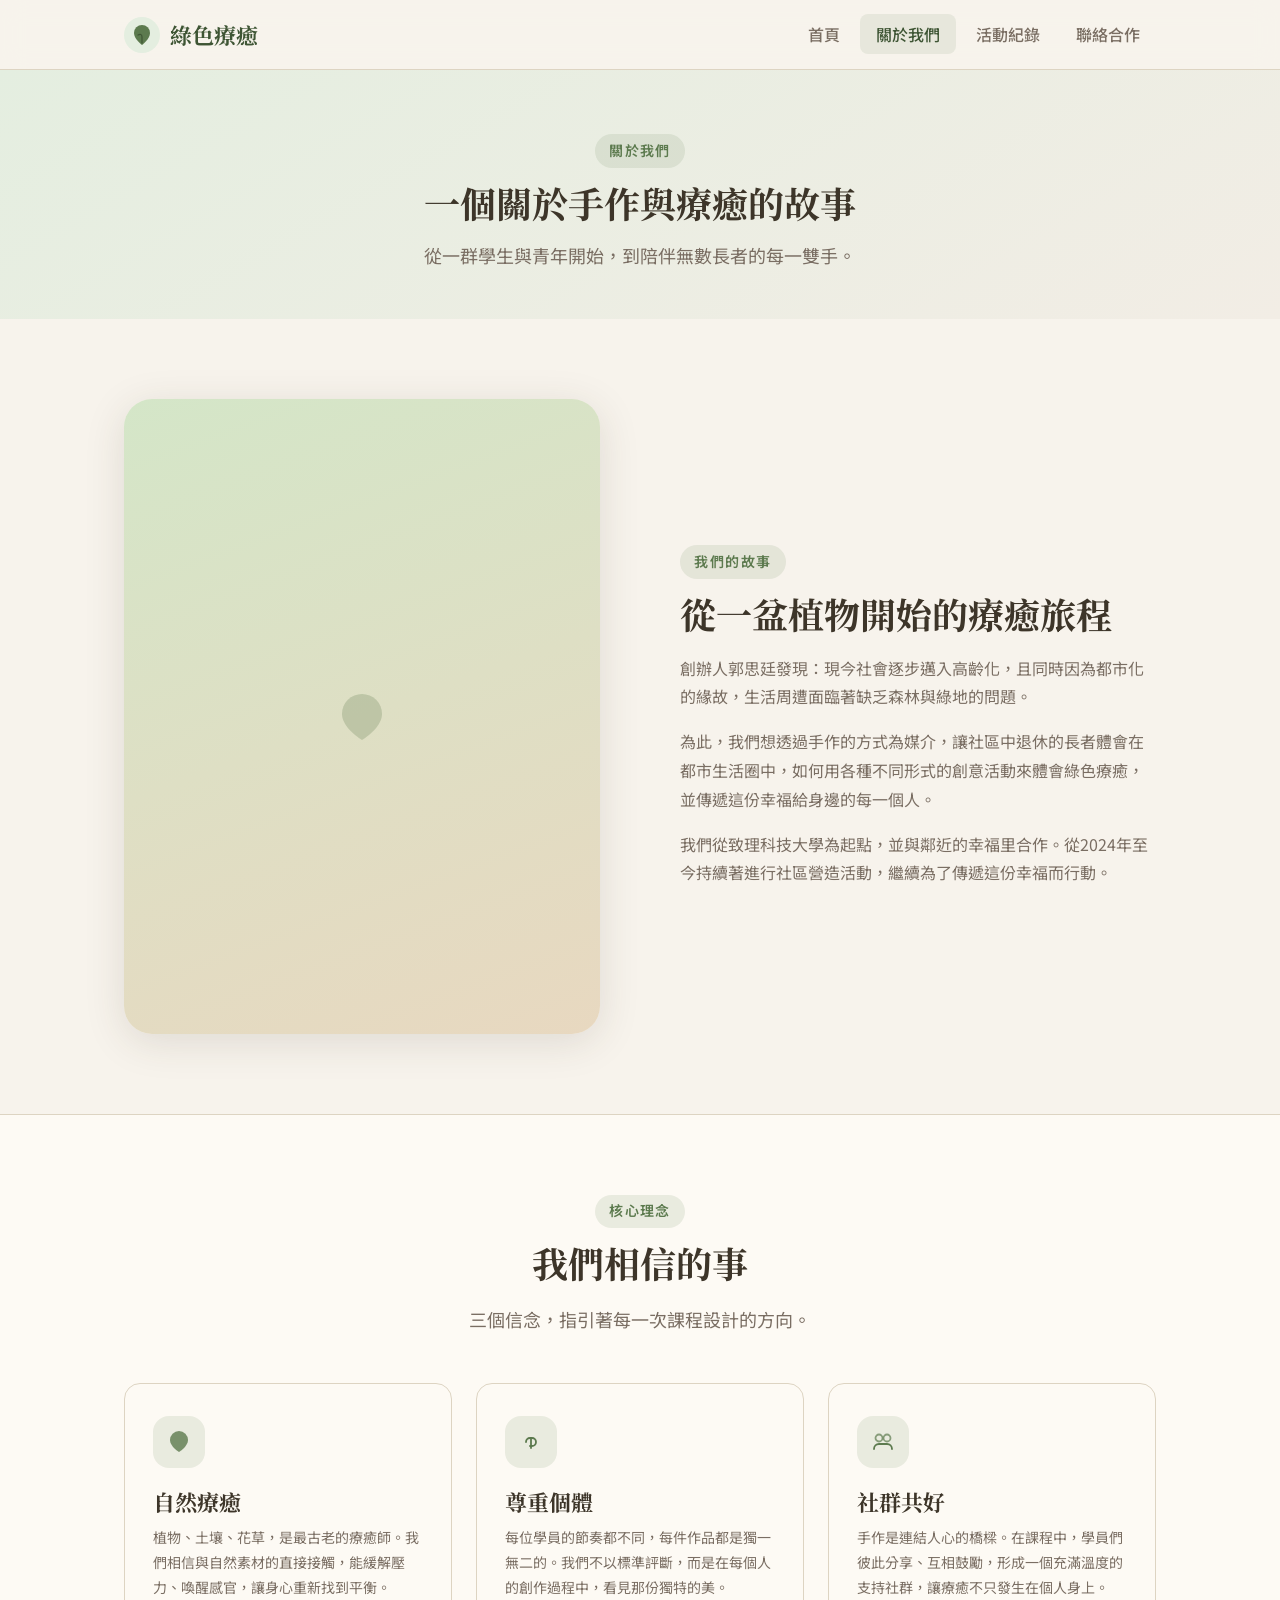
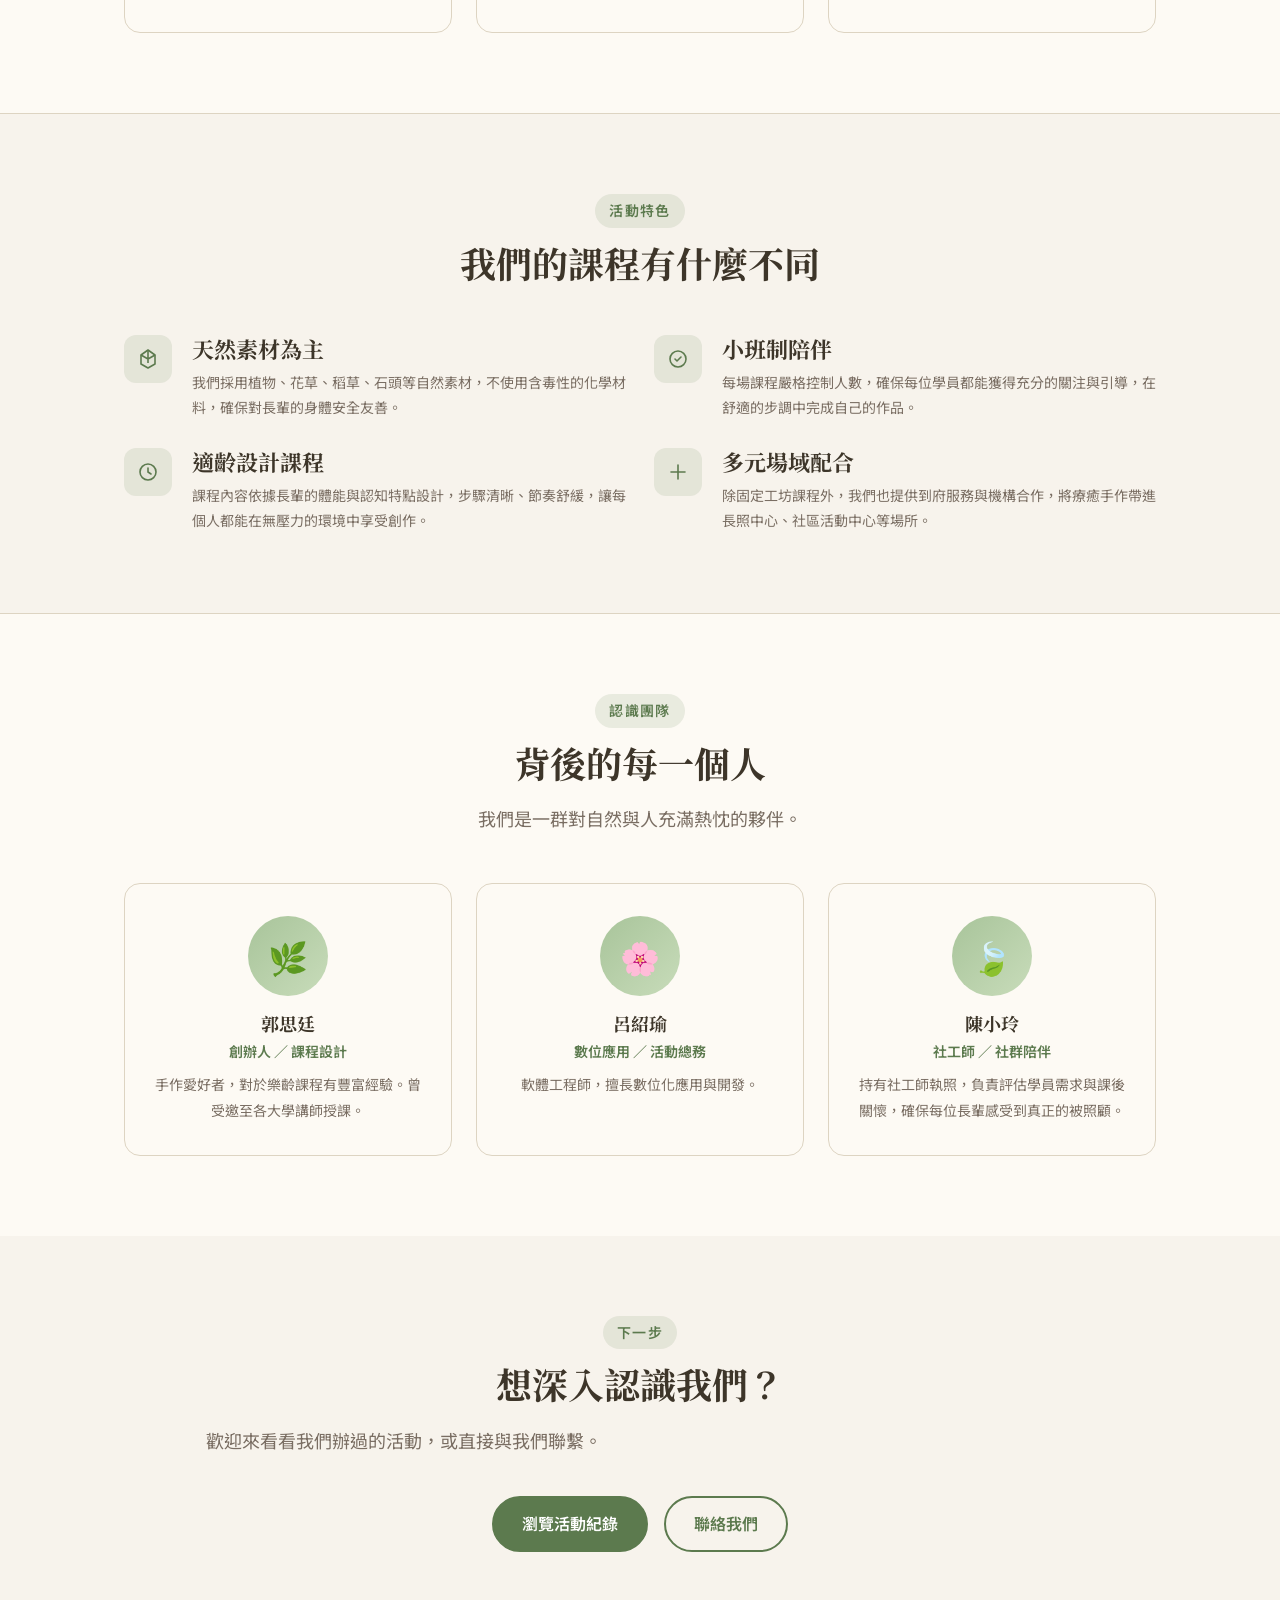
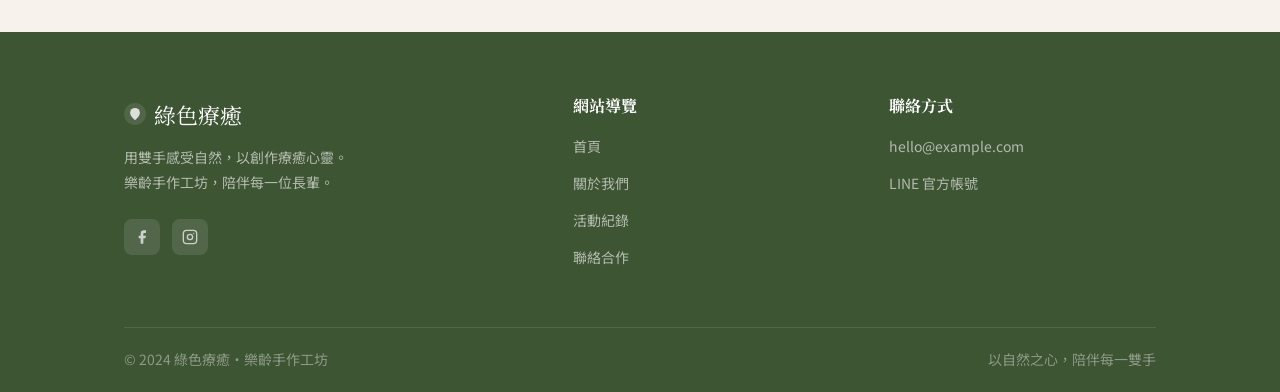
==== commit 407fa2fc: "Update about.html edit story" ====
--- a/about.html
+++ b/about.html
@@ -50,7 +50,7 @@
       <div class="container">
         <span class="section-label">關於我們</span>
         <h1>一個關於手作與療癒的故事</h1>
-        <p>從一個小小的工作坊開始，到陪伴無數長輩的每一雙手。</p>
+        <p>從一群學生與青年開始，到陪伴無數長者的每一雙手。</p>
       </div>
     </section>
 
@@ -69,13 +69,13 @@
             <span class="section-label">我們的故事</span>
             <h2 class="section-title">從一盆植物開始的療癒旅程</h2>
             <p style="margin-bottom:1rem;">
-              綠色療癒的起點，是創辦人在陪伴家中長輩時，發現他們在整理植物、動手製作小物時眼神裡那份難以言說的光亮。那個瞬間，讓我們開始思考：也許，自然和手作，就是我們一直在找的語言。
+              創辦人郭思廷發現：現今社會逐步邁入高齡化，且同時因為都市化的緣故，生活周遭面臨著缺乏森林與綠地的問題。
             </p>
             <p style="margin-bottom:1rem;">
-              我們開始在社區中辦起小型手作課，從最初的幾位學員，到如今定期參與的百位長輩。每一次課程，我們不只是教導技法，更是創造一個讓人放鬆、歡笑、彼此認識的空間。
+              為此，我們想透過手作的方式為媒介，讓社區中退休的長者體會在都市生活圈中，如何用各種不同形式的創意活動來體會綠色療癒，並傳遞這份幸福給身邊的每一個人。
             </p>
             <p>
-              我們相信療癒不需要儀式，只需要一雙願意嘗試的手，和一顆願意感受的心。這是我們持續前進的力量。
+              我們從致理科技大學為起點，並與鄰近的幸福里合作。從2024年至今持續著進行社區營造活動，繼續為了傳遞這份幸福而行動。
             </p>
           </div>
         </div>
@@ -194,9 +194,9 @@
               <!-- <img src="images/team-01.jpg" alt="創辦人" /> -->
               🌿
             </div>
-            <h4>王小明</h4>
+            <h4>郭思廷</h4>
             <p class="role">創辦人 ／ 課程設計</p>
-            <p>熱帶植物愛好者，擁有園藝治療師資格，相信每一棵植物都有說不完的故事。</p>
+            <p>手作愛好者，對於樂齡課程有豐富經驗。曾受邀至各大學講師授課。</p>
           </div>
 
           <div class="team-card">
@@ -204,9 +204,9 @@
               <!-- <img src="images/team-02.jpg" alt="手作講師" /> -->
               🌸
             </div>
-            <h4>李小華</h4>
-            <p class="role">手作講師 ／ 活動統籌</p>
-            <p>從事手作教學十年，擅長將複雜技法轉化為長輩也能輕鬆上手的溫柔步驟。</p>
+            <h4>呂紹瑜</h4>
+            <p class="role">數位應用 ／ 活動總務</p>
+            <p>軟體工程師，擅長數位化應用與開發。</p>
           </div>
 
           <div class="team-card">
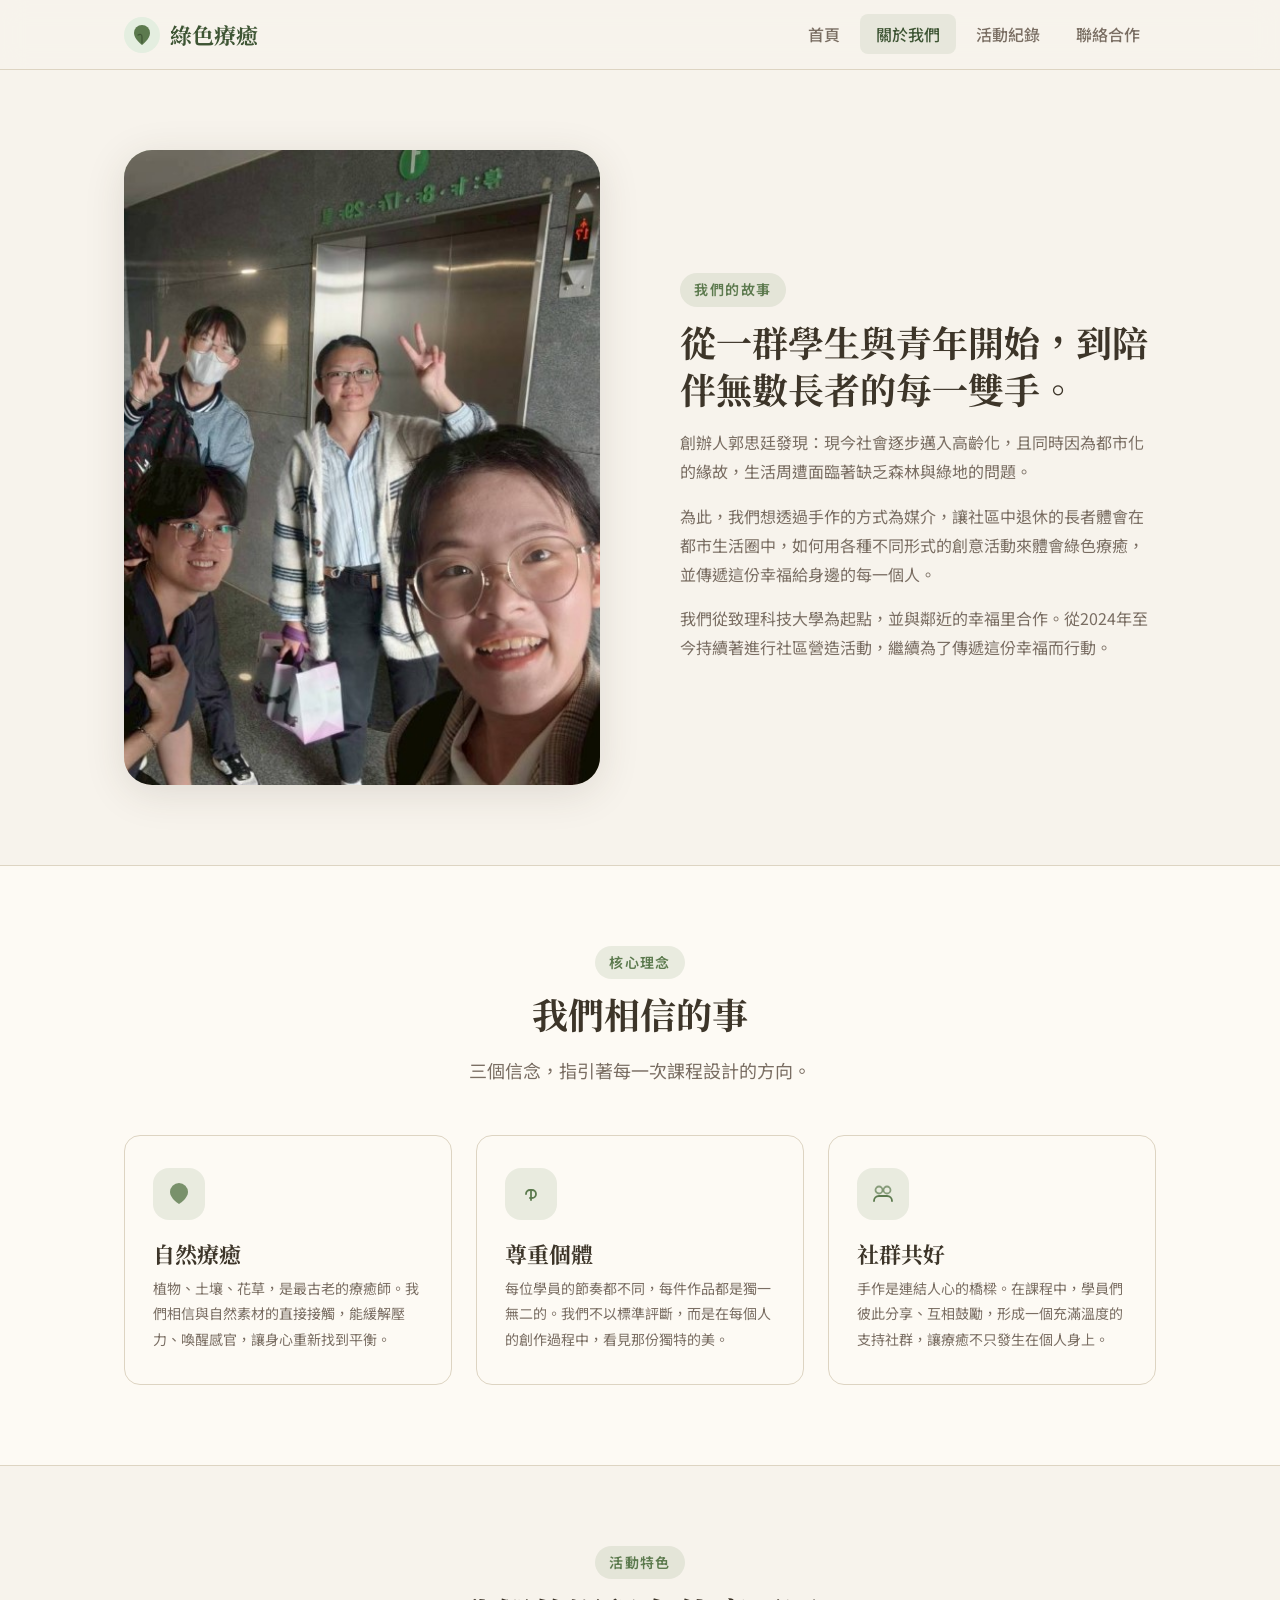
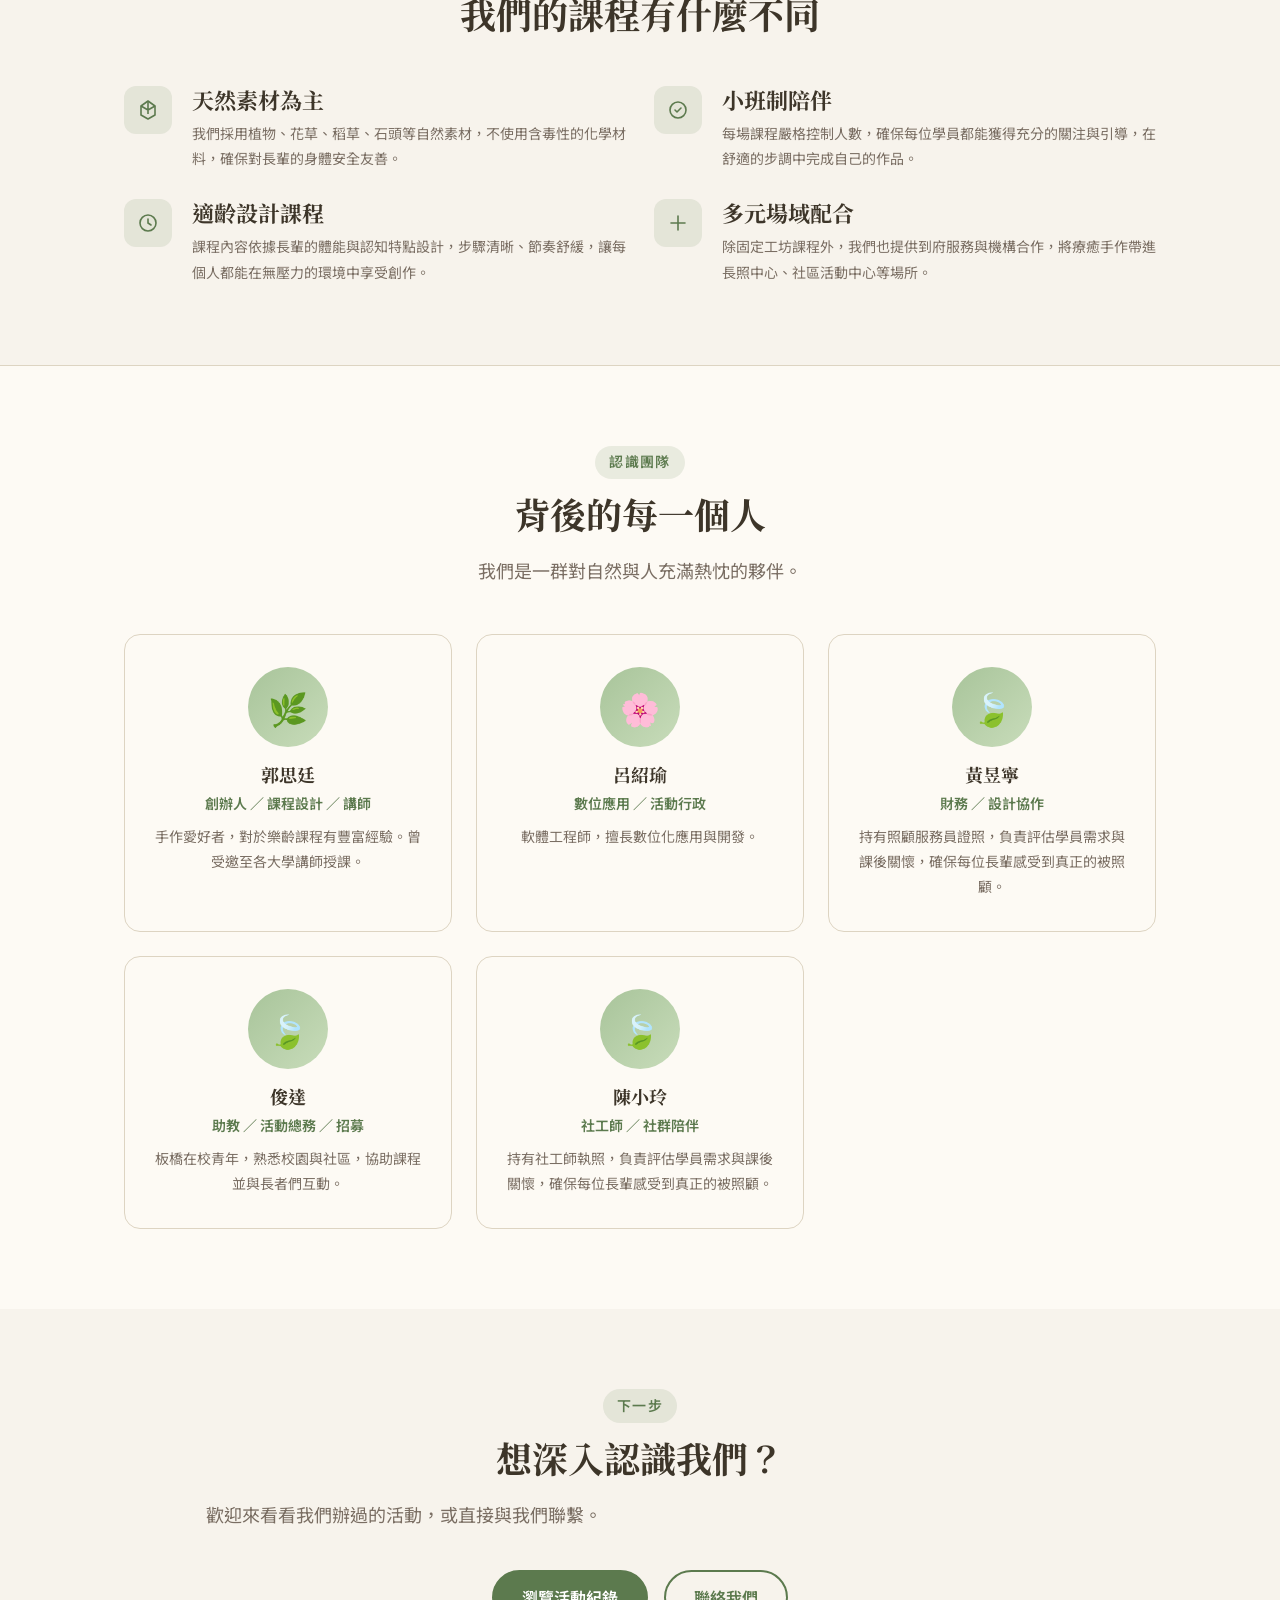
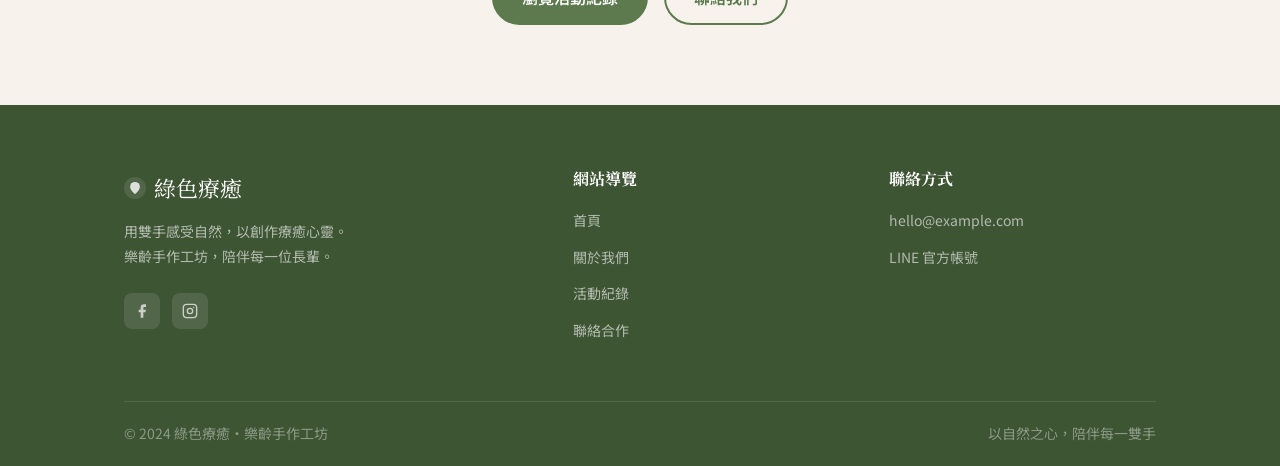
==== commit 75a10fb9: "加入更多內容" ====
--- a/about.html
+++ b/about.html
@@ -46,13 +46,13 @@
   <main>
 
     <!-- ====== PAGE HERO ====== -->
-    <section class="page-hero">
+    <!-- <section class="page-hero">
       <div class="container">
         <span class="section-label">關於我們</span>
-        <h1>一個關於手作與療癒的故事</h1>
+        <h1>從一群學生與青年開始，到陪伴無數長者的每一雙手。</h1>
         <p>從一群學生與青年開始，到陪伴無數長者的每一雙手。</p>
       </div>
-    </section>
+    </section> -->
 
     <!-- ====== STORY ====== -->
     <section class="section">
@@ -60,14 +60,14 @@
         <div class="about-story">
           <div class="about-image">
             <!-- 請替換為實際照片 -->
-            <!-- <img src="images/about-story.jpg" alt="工坊故事" /> -->
-            <svg width="72" height="72" viewBox="0 0 72 72" fill="none">
+            <img src="images/about-story.jpg" alt="工坊故事" />
+            <!-- <svg width="72" height="72" viewBox="0 0 72 72" fill="none">
               <path d="M36 60C36 60 16 48 16 34a20 20 0 0 1 20-20 20 20 0 0 1 20 20c0 14-20 26-20 26z" fill="currentColor" opacity="0.25"/>
-            </svg>
+            </svg> -->
           </div>
           <div>
             <span class="section-label">我們的故事</span>
-            <h2 class="section-title">從一盆植物開始的療癒旅程</h2>
+            <h2 class="section-title">從一群學生與青年開始，到陪伴無數長者的每一雙手。</h2>
             <p style="margin-bottom:1rem;">
               創辦人郭思廷發現：現今社會逐步邁入高齡化，且同時因為都市化的緣故，生活周遭面臨著缺乏森林與綠地的問題。
             </p>
@@ -195,7 +195,7 @@
               🌿
             </div>
             <h4>郭思廷</h4>
-            <p class="role">創辦人 ／ 課程設計</p>
+            <p class="role">創辦人 ／ 課程設計 ／ 講師</p>
             <p>手作愛好者，對於樂齡課程有豐富經驗。曾受邀至各大學講師授課。</p>
           </div>
 
@@ -205,8 +205,28 @@
               🌸
             </div>
             <h4>呂紹瑜</h4>
-            <p class="role">數位應用 ／ 活動總務</p>
+            <p class="role">數位應用 ／ 活動行政</p>
             <p>軟體工程師，擅長數位化應用與開發。</p>
+          </div>
+
+          <div class="team-card">
+            <div class="team-avatar">
+              <!-- <img src="images/team-03.jpg" alt="社工師" /> -->
+              🍃
+            </div>
+            <h4>黃昱寧</h4>
+            <p class="role">財務 ／ 設計協作</p>
+            <p>持有照顧服務員證照，負責評估學員需求與課後關懷，確保每位長輩感受到真正的被照顧。</p>
+          </div>
+
+          <div class="team-card">
+            <div class="team-avatar">
+              <!-- <img src="images/team-03.jpg" alt="社工師" /> -->
+              🍃
+            </div>
+            <h4>俊達</h4>
+            <p class="role">助教 ／ 活動總務 ／ 招募</p>
+            <p>板橋在校青年，熟悉校園與社區，協助課程並與長者們互動。</p>
           </div>
 
           <div class="team-card">
@@ -218,7 +238,6 @@
             <p class="role">社工師 ／ 社群陪伴</p>
             <p>持有社工師執照，負責評估學員需求與課後關懷，確保每位長輩感受到真正的被照顧。</p>
           </div>
-
         </div>
       </div>
     </section>
--- a/css/style.css
+++ b/css/style.css
@@ -571,6 +571,12 @@
   color: var(--clr-primary);
 }
 
+.intro-image img {
+  width: 100%;
+  height: 100%;
+  object-fit: cover;
+}
+
 .intro-content .section-desc {
   max-width: 100%;
 }
@@ -669,6 +675,12 @@
   align-items: center;
   justify-content: center;
   color: var(--clr-primary);
+}
+
+.about-image img {
+  width: 100%;
+  height: 100%;
+  object-fit: cover;
 }
 
 .team-grid {
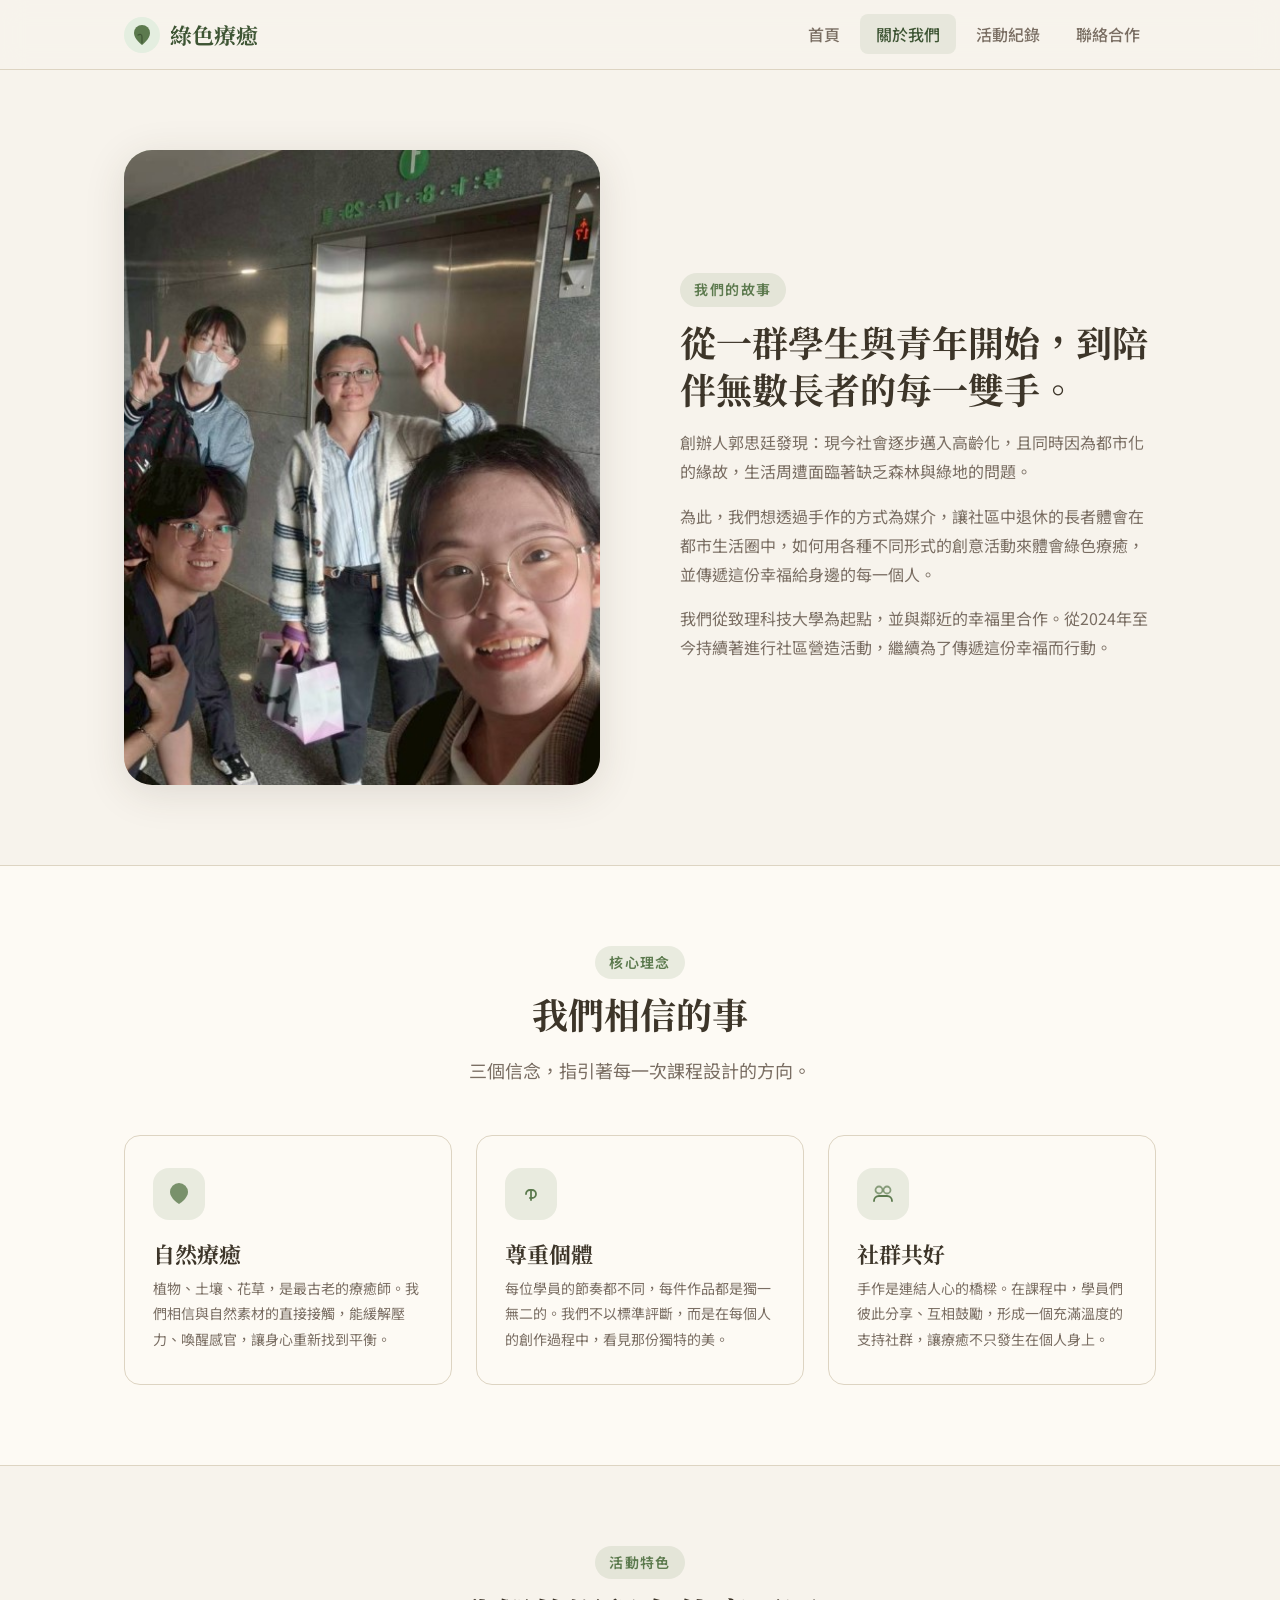
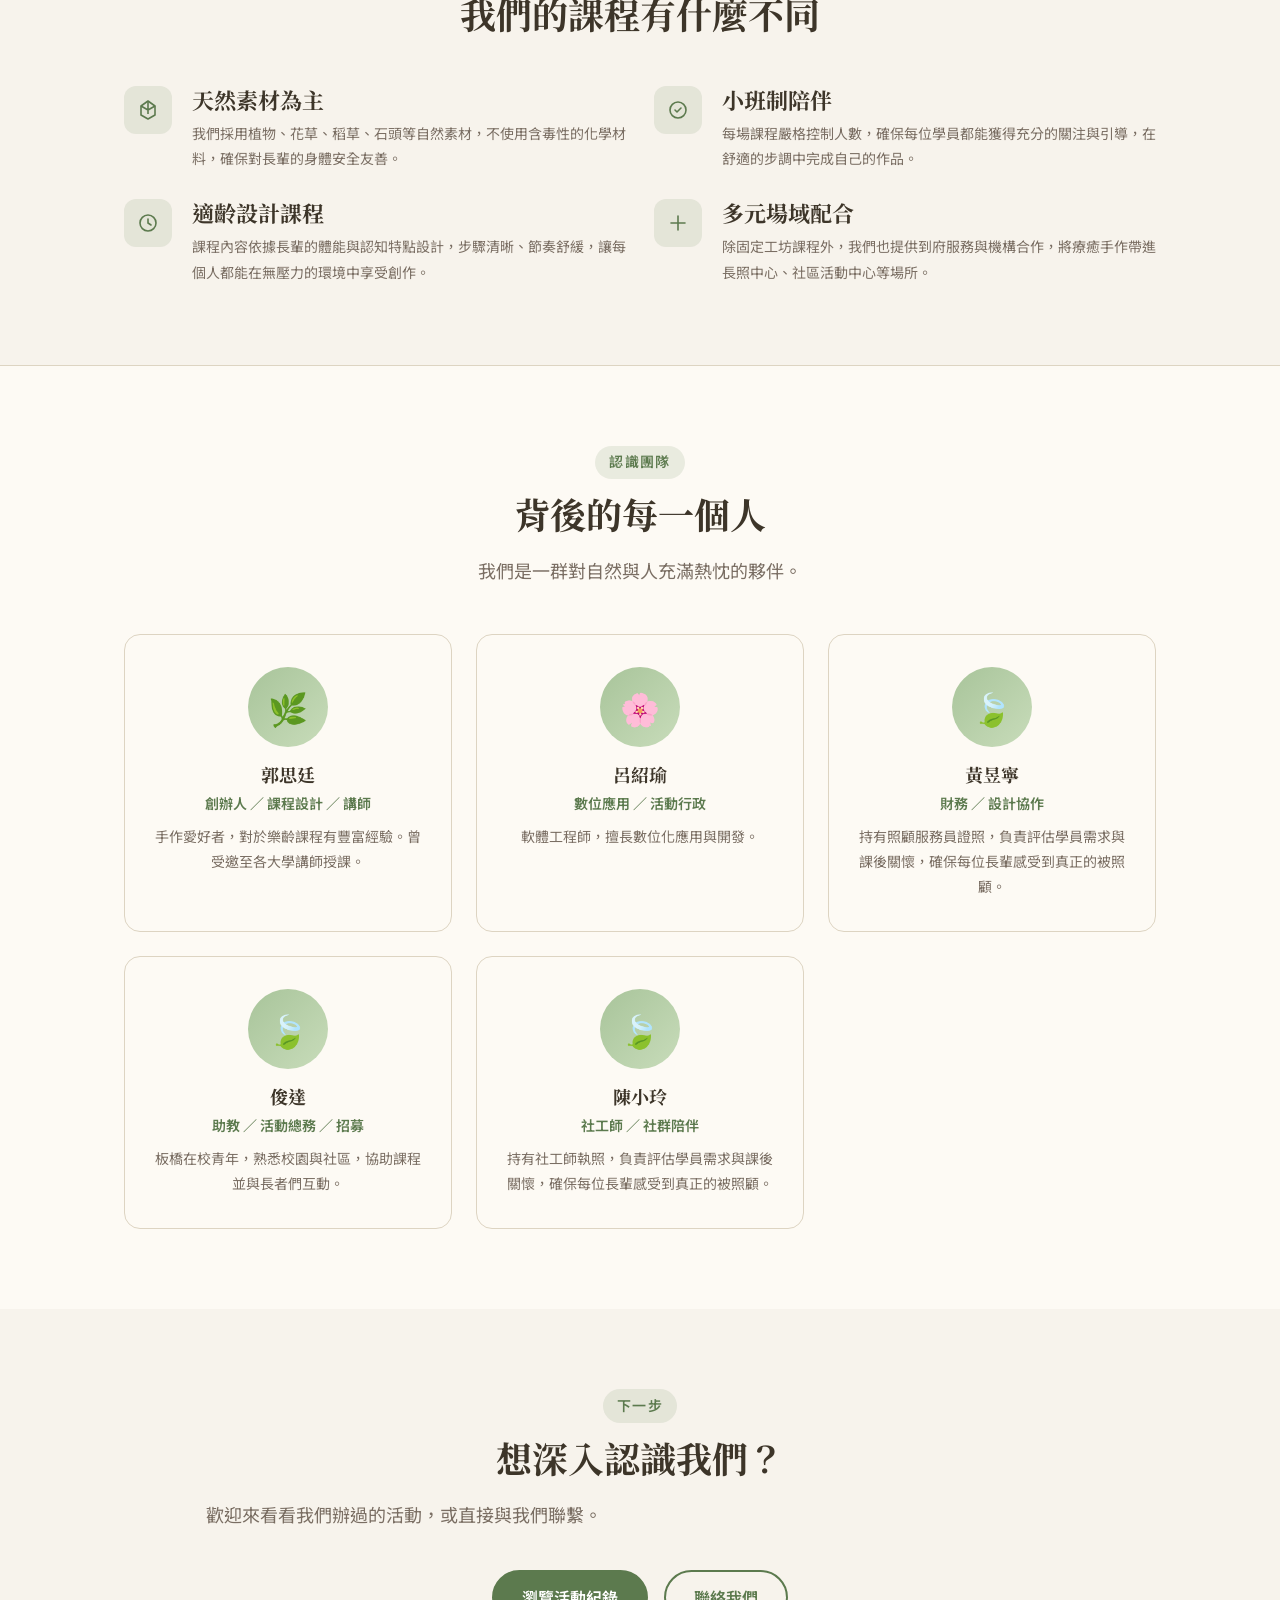
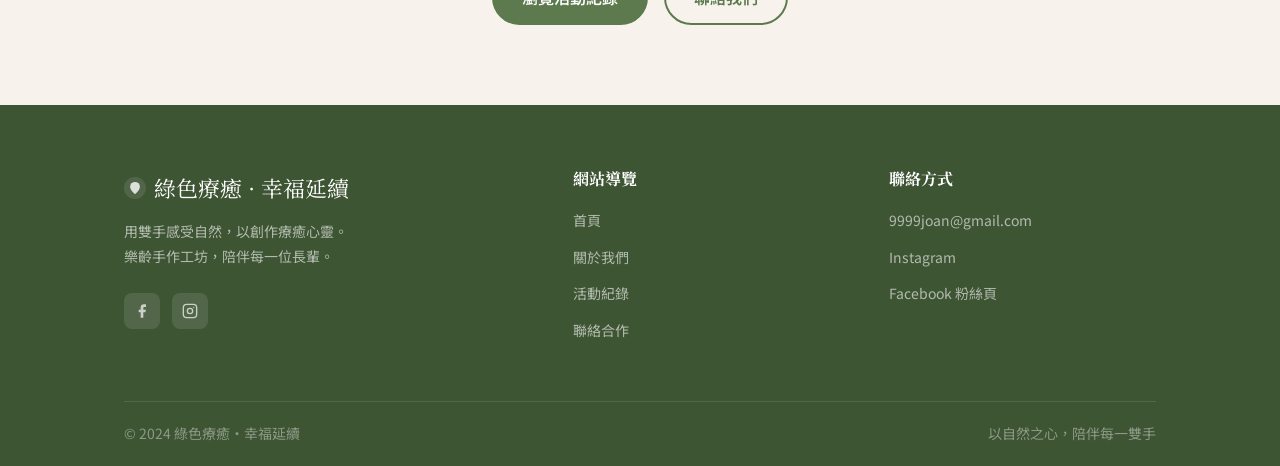
==== commit 5e7c8485: "edit info" ====
--- a/about.html
+++ b/about.html
@@ -267,18 +267,23 @@
               <circle cx="18" cy="18" r="18" fill="rgba(255,255,255,0.1)"/>
               <path d="M18 28C18 28 10 22 10 16a8 8 0 0 1 8-8 8 8 0 0 1 8 8c0 6-8 12-8 12z" fill="rgba(255,255,255,0.8)"/>
             </svg>
-            綠色療癒
+            綠色療癒 · 幸福延續
           </div>
           <p class="footer-desc">用雙手感受自然，以創作療癒心靈。<br>樂齡手作工坊，陪伴每一位長輩。</p>
           <div class="footer-social">
-            <a href="#" aria-label="Facebook">
+            <!-- 請替換為實際社群連結 -->
+            <a href="https://www.facebook.com/share/1EkGD4qoHv/" aria-label="Facebook">
               <svg width="16" height="16" viewBox="0 0 24 24" fill="currentColor"><path d="M18 2h-3a5 5 0 0 0-5 5v3H7v4h3v8h4v-8h3l1-4h-4V7a1 1 0 0 1 1-1h3z"/></svg>
             </a>
-            <a href="#" aria-label="Instagram">
+            <a href="https://www.instagram.com/ssworldofart?igsi=MXh5bmFrZmYxYjNwaQ==" aria-label="Instagram">
               <svg width="16" height="16" viewBox="0 0 24 24" fill="none" stroke="currentColor" stroke-width="2"><rect x="2" y="2" width="20" height="20" rx="5"/><circle cx="12" cy="12" r="4"/><circle cx="17.5" cy="6.5" r="1" fill="currentColor" stroke="none"/></svg>
             </a>
-          </div>
-        </div>
+            <!-- <a href="#" aria-label="LINE">
+              <svg width="16" height="16" viewBox="0 0 24 24" fill="currentColor"><path d="M19.365 9.863c.349 0 .63.285.63.631 0 .345-.281.63-.63.63H17.61v1.125h1.755c.349 0 .63.283.63.63 0 .344-.281.629-.63.629h-2.386c-.345 0-.627-.285-.627-.629V8.108c0-.345.282-.63.63-.63h2.386c.346 0 .627.285.627.63 0 .349-.281.63-.63.63H17.61v1.125h1.755zm-3.855 3.016c0 .27-.174.51-.432.596-.064.021-.133.031-.199.031-.211 0-.391-.09-.51-.25l-2.443-3.317v2.94c0 .344-.279.629-.631.629-.346 0-.626-.285-.626-.629V8.108c0-.27.173-.51.43-.595.06-.023.136-.033.194-.033.195 0 .375.104.495.254l2.462 3.33V8.108c0-.345.282-.63.63-.63.345 0 .63.285.63.63v4.771zm-5.741 0c0 .344-.282.629-.631.629-.345 0-.627-.285-.627-.629V8.108c0-.345.282-.63.627-.63.349 0 .631.285.631.63v4.771zm-2.466.629H4.917c-.345 0-.63-.285-.63-.629V8.108c0-.345.285-.63.63-.63.348 0 .63.285.63.63v4.141h1.756c.348 0 .629.283.629.63 0 .344-.281.629-.629.629M24 10.314C24 4.943 18.615.572 12 .572S0 4.943 0 10.314c0 4.811 4.27 8.842 10.035 9.608.391.082.923.258 1.058.59.12.301.079.766.038 1.08l-.164 1.02c-.045.301-.24 1.186 1.049.645 1.291-.539 6.916-4.078 9.436-6.975C23.176 14.393 24 12.458 24 10.314"/></svg>
+            </a> -->
+          </div>
+        </div>
+
         <div class="footer-col">
           <h4>網站導覽</h4>
           <ul>
@@ -288,16 +293,19 @@
             <li><a href="contact.html">聯絡合作</a></li>
           </ul>
         </div>
+
         <div class="footer-col">
           <h4>聯絡方式</h4>
           <ul>
-            <li><a href="mailto:hello@example.com">hello@example.com</a></li>
-            <li><a href="#">LINE 官方帳號</a></li>
+            <li><a href="mailto:9999joan@gmail.com">9999joan@gmail.com</a></li>
+            <li><a href="https://www.instagram.com/ssworldofart?igsi=MXh5bmFrZmYxYjNwaQ==">Instagram</a></li>
+            <li><a href="https://www.facebook.com/share/1EkGD4qoHv/">Facebook 粉絲頁</a></li>
           </ul>
         </div>
       </div>
+
       <div class="footer-bottom">
-        <span>© 2024 綠色療癒・樂齡手作工坊</span>
+        <span>© 2024 綠色療癒・幸福延續</span>
         <span>以自然之心，陪伴每一雙手</span>
       </div>
     </div>
